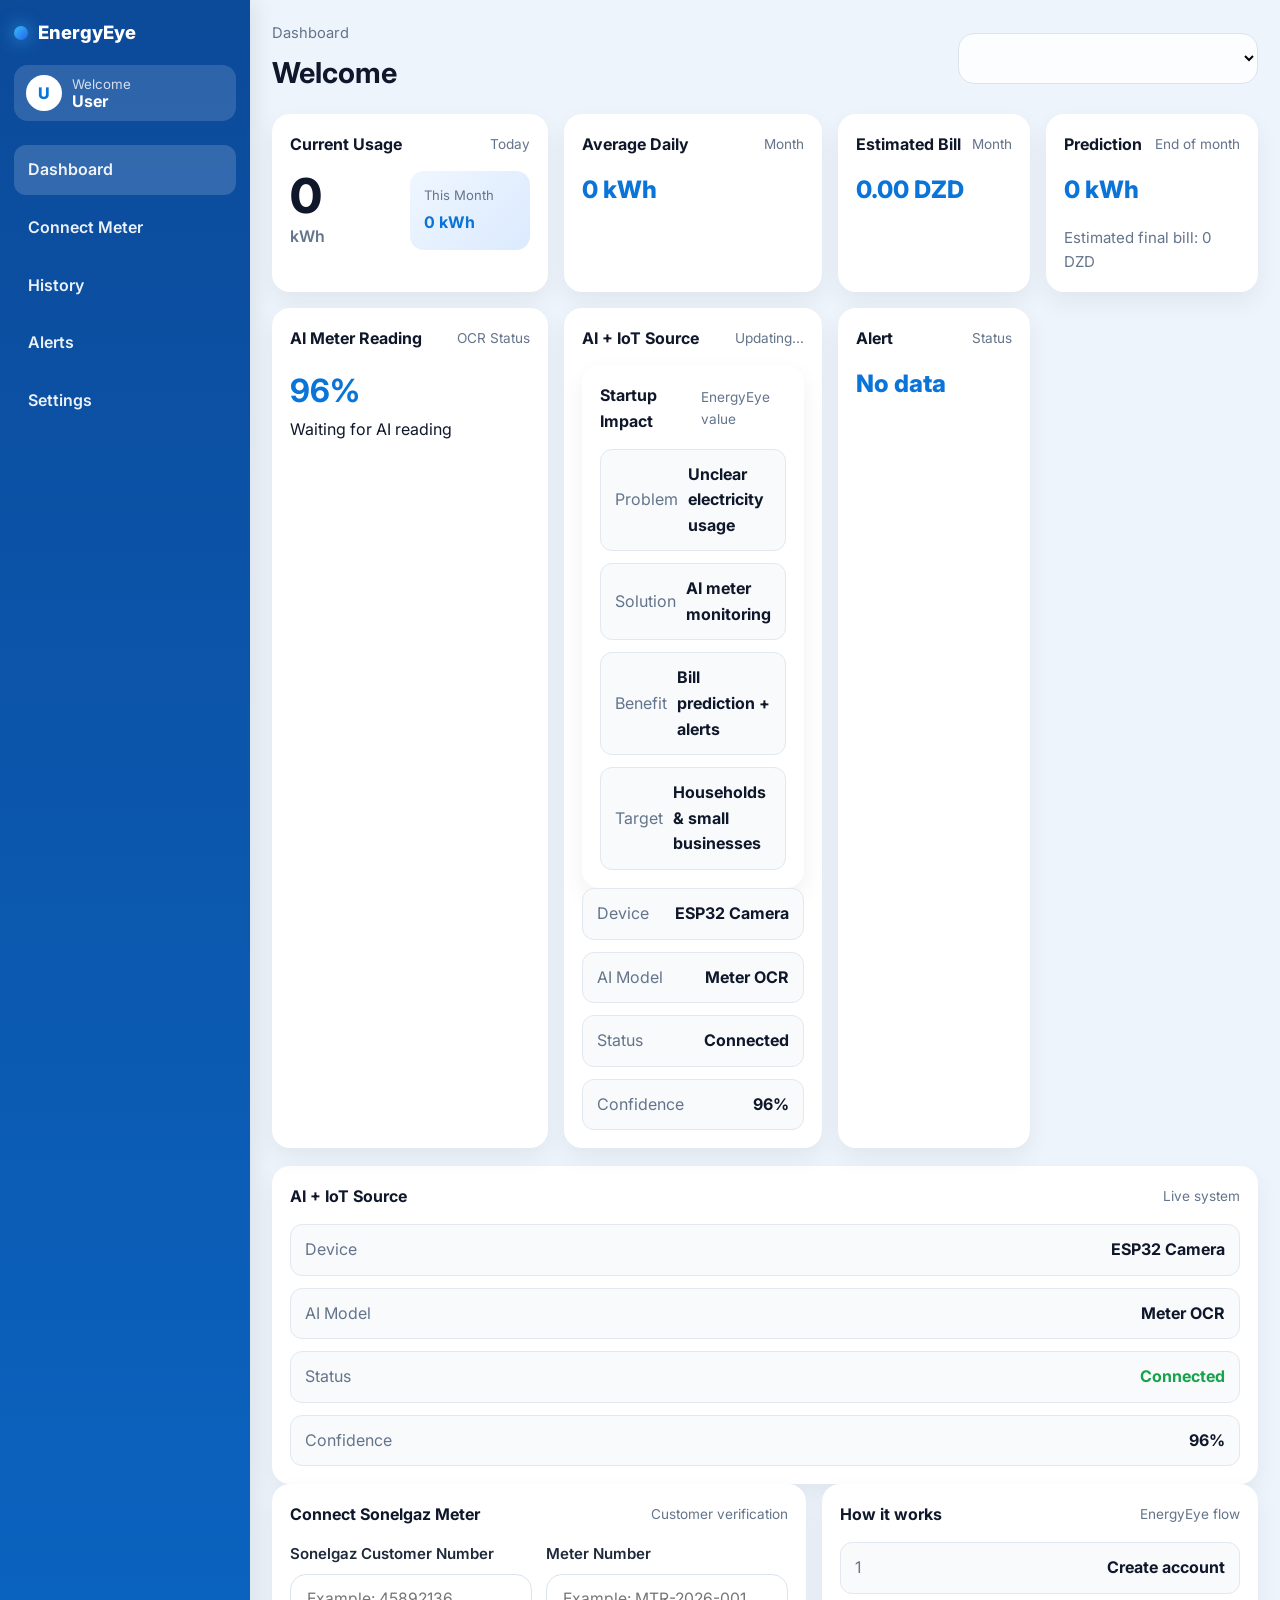
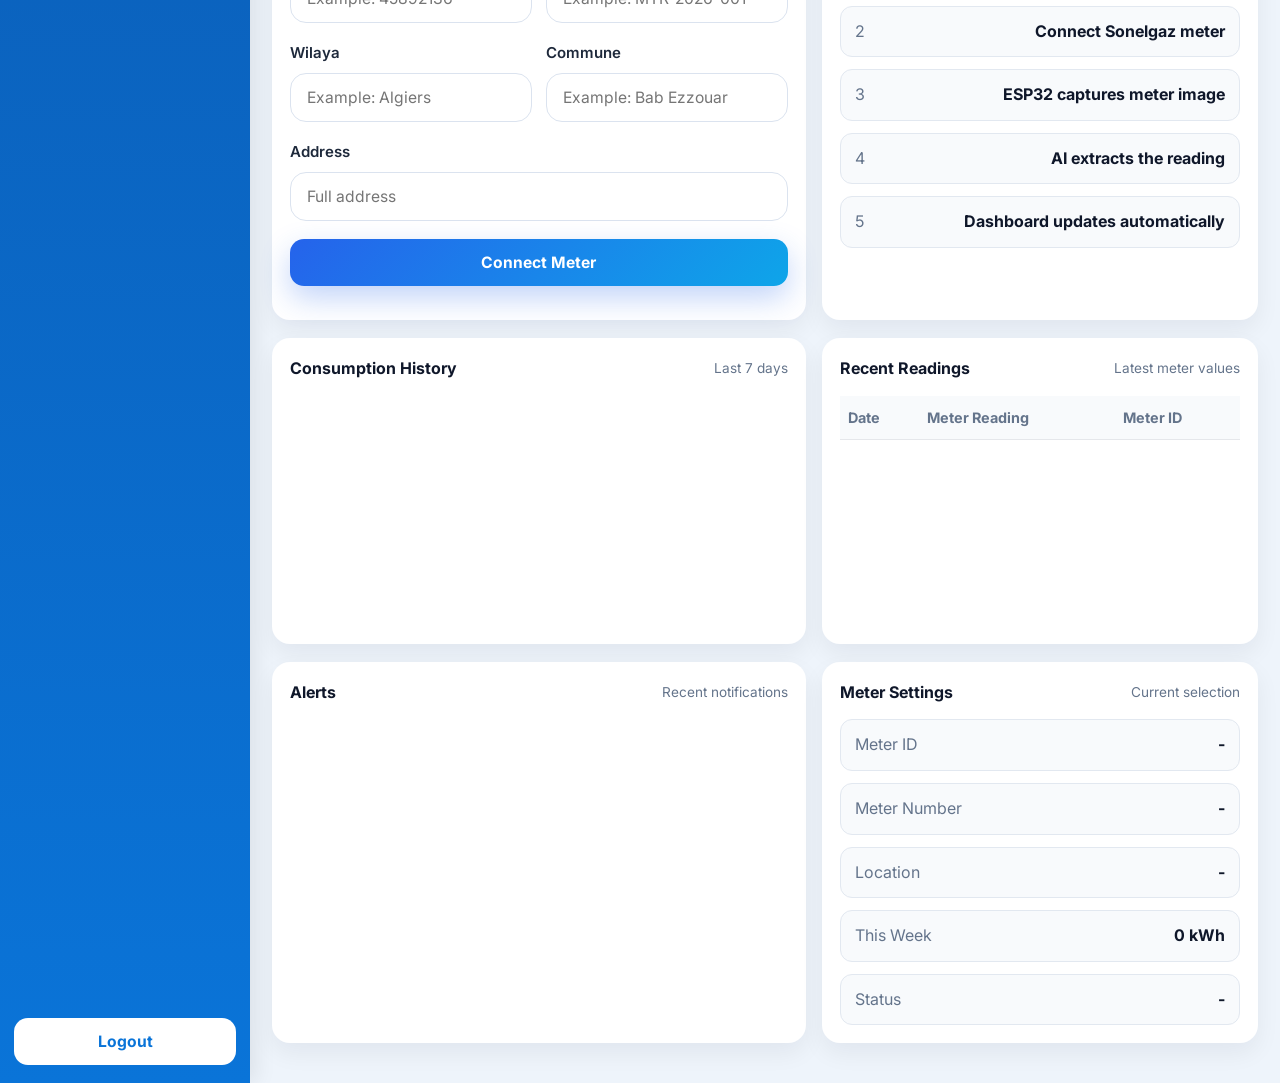
==== dashboard.html @ 3745f2e4 "Update dashboard.html" ====
<!DOCTYPE html>
<html lang="en">
<head>
  <meta charset="UTF-8" />
  <meta name="viewport" content="width=device-width, initial-scale=1.0" />
  <title>EnergyEye Dashboard</title>
  <link rel="preconnect" href="https://fonts.googleapis.com">
  <link rel="preconnect" href="https://fonts.gstatic.com" crossorigin>
  <link href="https://fonts.googleapis.com/css2?family=Inter:wght@400;500;600;700;800&display=swap" rel="stylesheet">
  <link rel="stylesheet" href="styles.css" />
</head>

<body class="dashboard-body">
  <div class="dashboard-layout">
    <aside class="sidebar">
      <div class="sidebar-brand">
        <div class="sidebar-logo">
          <span class="logo-mark"></span>
          <span>EnergyEye</span>
        </div>

        <div class="user-mini">
          <div class="avatar-circle" id="avatarLetter">U</div>
          <div class="user-mini-text">
            <small>Welcome</small>
            <strong id="sidebarUserName">User</strong>
          </div>
        </div>
      </div>

      <nav class="sidebar-nav">
        <a href="#" class="active">Dashboard</a>
        <a href="#connectMeterSection">Connect Meter</a>
        <a href="#historySection">History</a>
        <a href="#alertsSection">Alerts</a>
        <a href="#settingsSection">Settings</a>
      </nav>

      <button class="btn btn-primary full logout-btn" id="logoutBtn">Logout</button>
    </aside>

    <main class="dashboard-main">
      <div class="dashboard-topbar">
        <div>
          <p class="dashboard-label">Dashboard</p>
          <h1 id="welcomeName">Welcome</h1>
        </div>

        <div class="topbar-actions">
          <select id="meterSelect" class="meter-select"></select>
        </div>
      </div>

      <section class="dashboard-grid-top">
        <div class="main-card usage-card">
          <div class="card-head">
            <h3>Current Usage</h3>
            <span>Today</span>
          </div>

          <div class="usage-main">
            <div>
              <div class="usage-value" id="todayConsumption">0</div>
              <div class="usage-unit">kWh</div>
            </div>

            <div class="mini-stat-box">
              <span>This Month</span>
              <strong id="monthConsumptionTop">0 kWh</strong>
            </div>
          </div>
        </div>

        <div class="main-card average-card">
          <div class="card-head">
            <h3>Average Daily</h3>
            <span>Month</span>
          </div>
          <div class="average-value" id="averageDaily">0 kWh</div>
        </div>

        <div class="main-card bill-card">
          <div class="card-head">
            <h3>Estimated Bill</h3>
            <span>Month</span>
          </div>
          <div class="bill-value" id="estimatedBill">0.00 DZD</div>
        </div>

        <div class="main-card prediction-card">
          <div class="card-head">
            <h3>Prediction</h3>
            <span>End of month</span>
          </div>
          <div class="bill-value" id="predictedMonth">0 kWh</div>
          <p class="small-text" id="predictedBill">Estimated final bill: 0 DZD</p>
        </div>

        <div class="main-card ai-card">
          <div class="card-head">
            <h3>AI Meter Reading</h3>
            <span>OCR Status</span>
          </div>
          <div class="ai-status">
            <strong id="aiConfidence">96%</strong>
            <p id="aiStatusText">Waiting for AI reading</p>
          </div>
        </div>
        <div class="main-card">
          <div class="card-head">
          <h3>AI + IoT Source</h3>
         <span id="aiLastUpdate">Updating...</span>
         </div>
         <div class="main-card">
  <div class="card-head">
    <h3>Startup Impact</h3>
    <span>EnergyEye value</span>
  </div>

  <div class="settings-list">
    <div class="setting-row">
      <span>Problem</span>
      <strong>Unclear electricity usage</strong>
    </div>

    <div class="setting-row">
      <span>Solution</span>
      <strong>AI meter monitoring</strong>
    </div>

    <div class="setting-row">
      <span>Benefit</span>
      <strong>Bill prediction + alerts</strong>
    </div>

    <div class="setting-row">
      <span>Target</span>
      <strong>Households & small businesses</strong>
    </div>
  </div>
</div>

  <div class="settings-list">
    <div class="setting-row">
      <span>Device</span>
      <strong>ESP32 Camera</strong>
    </div>

    <div class="setting-row">
      <span>AI Model</span>
      <strong>Meter OCR</strong>
    </div>

    <div class="setting-row">
      <span>Status</span>
      <strong>Connected</strong>
    </div>

    <div class="setting-row">
      <span>Confidence</span>
      <strong>96%</strong>
    </div>
  </div>
</div>

        <div class="main-card alert-summary-card">
          <div class="card-head">
            <h3>Alert</h3>
            <span>Status</span>
          </div>
          <div class="alert-summary" id="statusText">No data</div>
        </div>
      </section>
      <section class="dashboard-grid">
  <div class="main-card">
    <div class="card-head">
      <h3>AI + IoT Source</h3>
      <span>Live system</span>
    </div>

    <div class="settings-list">
      <div class="setting-row">
        <span>Device</span>
        <strong>ESP32 Camera</strong>
      </div>

      <div class="setting-row">
        <span>AI Model</span>
        <strong>Meter OCR</strong>
      </div>

      <div class="setting-row">
        <span>Status</span>
        <strong style="color:#16a34a;">Connected</strong>
      </div>

      <div class="setting-row">
        <span>Confidence</span>
        <strong>96%</strong>
      </div>
    </div>
  </div>
</section>

      <section class="dashboard-content-grid" id="connectMeterSection">
        <div class="panel">
          <div class="panel-header">
            <h3>Connect Sonelgaz Meter</h3>
            <span>Customer verification</span>
          </div>

          <form id="sonelgazMeterForm">
            <div class="two-cols">
              <div class="input-group">
                <label>Sonelgaz Customer Number</label>
                <input type="text" id="customerNumber" placeholder="Example: 45892136" required />
              </div>

              <div class="input-group">
                <label>Meter Number</label>
                <input type="text" id="newMeterNumber" placeholder="Example: MTR-2026-001" required />
              </div>
            </div>

            <div class="two-cols">
              <div class="input-group">
                <label>Wilaya</label>
                <input type="text" id="wilaya" placeholder="Example: Algiers" required />
              </div>

              <div class="input-group">
                <label>Commune</label>
                <input type="text" id="commune" placeholder="Example: Bab Ezzouar" required />
              </div>
            </div>

            <div class="input-group">
              <label>Address</label>
              <input type="text" id="meterAddress" placeholder="Full address" required />
            </div>

            <button type="submit" class="btn btn-primary full">Connect Meter</button>
            <p id="meterFormMessage" class="small-text"></p>
          </form>
        </div>

        <div class="panel">
          <div class="panel-header">
            <h3>How it works</h3>
            <span>EnergyEye flow</span>
          </div>

          <div class="settings-list">
            <div class="setting-row"><span>1</span><strong>Create account</strong></div>
            <div class="setting-row"><span>2</span><strong>Connect Sonelgaz meter</strong></div>
            <div class="setting-row"><span>3</span><strong>ESP32 captures meter image</strong></div>
            <div class="setting-row"><span>4</span><strong>AI extracts the reading</strong></div>
            <div class="setting-row"><span>5</span><strong>Dashboard updates automatically</strong></div>
          </div>
        </div>
      </section>

      <section class="dashboard-content-grid" id="historySection">
        <div class="panel history-panel">
          <div class="panel-header">
            <h3>Consumption History</h3>
            <span>Last 7 days</span>
          </div>
          <div class="bars" id="weeklyBars"></div>
        </div>

        <div class="panel history-table-panel">
          <div class="panel-header">
            <h3>Recent Readings</h3>
            <span>Latest meter values</span>
          </div>

          <div class="table-wrap">
            <table class="history-table">
              <thead>
                <tr>
                  <th>Date</th>
                  <th>Meter Reading</th>
                  <th>Meter ID</th>
                </tr>
              </thead>
              <tbody id="readingsTableBody"></tbody>
            </table>
          </div>
        </div>
      </section>

      <section class="dashboard-content-grid" id="alertsSection">
        <div class="panel alerts-panel">
          <div class="panel-header">
            <h3>Alerts</h3>
            <span>Recent notifications</span>
          </div>
          <div class="alerts-list" id="alertsList"></div>
        </div>

        <div class="panel settings-panel" id="settingsSection">
          <div class="panel-header">
            <h3>Meter Settings</h3>
            <span>Current selection</span>
          </div>

          <div class="settings-list">
            <div class="setting-row">
              <span>Meter ID</span>
              <strong id="meterIdText">-</strong>
            </div>

            <div class="setting-row">
              <span>Meter Number</span>
              <strong id="meterNumberText">-</strong>
            </div>

            <div class="setting-row">
              <span>Location</span>
              <strong id="meterLocationText">-</strong>
            </div>

            <div class="setting-row">
              <span>This Week</span>
              <strong id="weekConsumption">0 kWh</strong>
            </div>

            <div class="setting-row">
              <span>Status</span>
              <strong id="statusTextSecondary">-</strong>
            </div>
          </div>
        </div>
      </section>
    </main>
  </div>

  <script src="script.js"></script>
</body>
</html>
---- styles.css ----
* {
  margin: 0;
  padding: 0;
  box-sizing: border-box;
}

html {
  scroll-behavior: smooth;
}

body {
  font-family: "Inter", sans-serif;
  background: #f5f7fb;
  color: #0f172a;
  line-height: 1.6;
}

a {
  text-decoration: none;
}

img {
  max-width: 100%;
  display: block;
}

.container {
  width: min(1120px, 92%);
  margin: 0 auto;
}

.section {
  padding: 100px 0;
}

.section-heading {
  max-width: 760px;
  margin-bottom: 48px;
}

.section-heading.center {
  margin-left: auto;
  margin-right: auto;
  text-align: center;
}

.section-heading h2 {
  font-size: clamp(2rem, 4vw, 3rem);
  line-height: 1.15;
  margin-bottom: 16px;
}

.section-heading p {
  font-size: 1.05rem;
  color: #475569;
}

.section-heading.light h2,
.section-heading.light p {
  color: #fff;
}

.eyebrow {
  display: inline-block;
  margin-bottom: 14px;
  font-size: 0.9rem;
  font-weight: 700;
  letter-spacing: 0.08em;
  text-transform: uppercase;
  color: #2563eb;
}

.hero {
  position: relative;
  min-height: 100vh;
  background:
    linear-gradient(120deg, rgba(3, 7, 18, 0.76), rgba(15, 23, 42, 0.45)),
    url("sonalgaz/hero.jpg") center/cover no-repeat;
  display: flex;
  align-items: center;
  overflow: hidden;
}

.hero-overlay {
  position: absolute;
  inset: 0;
  background:
    radial-gradient(circle at top right, rgba(59, 130, 246, 0.28), transparent 28%),
    radial-gradient(circle at left center, rgba(14, 165, 233, 0.22), transparent 22%);
  pointer-events: none;
}

.navbar {
  position: relative;
  z-index: 2;
  display: flex;
  align-items: center;
  justify-content: space-between;
  padding: 24px 0;
  margin-bottom: 80px;
}

.logo {
  display: flex;
  align-items: center;
  gap: 12px;
  color: #fff;
  font-size: 1.2rem;
  font-weight: 800;
}

.logo-mark {
  width: 14px;
  height: 14px;
  border-radius: 50%;
  background: linear-gradient(135deg, #38bdf8, #2563eb);
  box-shadow: 0 0 18px rgba(56, 189, 248, 0.8);
}

.nav-links {
  list-style: none;
  display: flex;
  align-items: center;
  gap: 14px;
}

.nav-links a {
  color: #fff;
  font-weight: 500;
  padding: 10px 16px;
  border-radius: 999px;
  transition: 0.25s ease;
}

.nav-links a:hover {
  background: rgba(255, 255, 255, 0.12);
}

.nav-links .nav-btn {
  background: rgba(255, 255, 255, 0.14);
  border: 1px solid rgba(255, 255, 255, 0.16);
  backdrop-filter: blur(8px);
}

.hero-content {
  position: relative;
  z-index: 2;
  max-width: 720px;
  padding: 20px 0 100px;
  color: #fff;
}

.hero-badge {
  display: inline-block;
  margin-bottom: 18px;
  padding: 10px 16px;
  border-radius: 999px;
  font-size: 0.92rem;
  font-weight: 600;
  color: #fff;
  background: rgba(255, 255, 255, 0.14);
  border: 1px solid rgba(255, 255, 255, 0.18);
  backdrop-filter: blur(10px);
}

.hero-content h1 {
  font-size: clamp(2.7rem, 6vw, 5rem);
  line-height: 1;
  margin-bottom: 20px;
  letter-spacing: -0.04em;
}

.hero-content p {
  max-width: 620px;
  font-size: 1.08rem;
  color: rgba(255, 255, 255, 0.86);
  margin-bottom: 30px;
}

.hero-actions {
  display: flex;
  flex-wrap: wrap;
  gap: 14px;
}

.btn {
  display: inline-flex;
  align-items: center;
  justify-content: center;
  border: none;
  border-radius: 14px;
  padding: 14px 22px;
  font-family: inherit;
  font-size: 0.98rem;
  font-weight: 700;
  cursor: pointer;
  transition: transform 0.2s ease, box-shadow 0.25s ease, background 0.25s ease;
}

.btn:hover {
  transform: translateY(-2px);
}

.btn-primary {
  color: #fff;
  background: linear-gradient(135deg, #2563eb, #0ea5e9);
  box-shadow: 0 12px 30px rgba(37, 99, 235, 0.28);
}

.btn-secondary {
  color: #fff;
  background: rgba(255, 255, 255, 0.12);
  border: 1px solid rgba(255, 255, 255, 0.18);
  backdrop-filter: blur(10px);
}

.btn.full {
  width: 100%;
}

.about-grid {
  display: grid;
  grid-template-columns: repeat(3, 1fr);
  gap: 22px;
}

.glass-card {
  background: rgba(255, 255, 255, 0.74);
  border: 1px solid rgba(255, 255, 255, 0.75);
  backdrop-filter: blur(12px);
  box-shadow: 0 20px 40px rgba(15, 23, 42, 0.08);
}

.about-card {
  padding: 28px;
  border-radius: 24px;
}

.about-card h3 {
  font-size: 1.2rem;
  margin-bottom: 12px;
}

.about-card p {
  color: #475569;
}

.section-dark {
  background: linear-gradient(135deg, #0f172a, #1e293b);
}

.feature-grid {
  display: grid;
  grid-template-columns: repeat(4, 1fr);
  gap: 22px;
}

.feature-card {
  background: rgba(255, 255, 255, 0.06);
  border: 1px solid rgba(255, 255, 255, 0.08);
  border-radius: 24px;
  padding: 28px 24px;
  color: #fff;
  transition: 0.25s ease;
}

.feature-card:hover {
  transform: translateY(-4px);
  background: rgba(255, 255, 255, 0.09);
}

.feature-icon {
  width: 54px;
  height: 54px;
  border-radius: 16px;
  display: grid;
  place-items: center;
  margin-bottom: 18px;
  background: linear-gradient(135deg, #2563eb, #0ea5e9);
  font-size: 1.4rem;
}

.feature-card h3 {
  margin-bottom: 10px;
  font-size: 1.1rem;
}

.feature-card p {
  color: rgba(255, 255, 255, 0.78);
  font-size: 0.96rem;
}

.signin-section {
  background:
    linear-gradient(90deg, rgba(248, 250, 252, 0.95), rgba(248, 250, 252, 0.76)),
    url("sonalgaz/signin-bg.jpg") center/cover no-repeat;
}

.signin-wrap {
  display: grid;
  grid-template-columns: 1fr 420px;
  gap: 46px;
  align-items: center;
}

.signin-info h2 {
  font-size: clamp(2rem, 4vw, 3.2rem);
  line-height: 1.1;
  margin-bottom: 16px;
}

.signin-info p {
  max-width: 560px;
  color: #475569;
  font-size: 1.05rem;
}

.signin-card {
  background: rgba(255, 255, 255, 0.82);
  border: 1px solid rgba(255, 255, 255, 0.78);
  backdrop-filter: blur(16px);
  border-radius: 28px;
  padding: 30px;
  box-shadow: 0 24px 50px rgba(15, 23, 42, 0.12);
}

.signin-card h3 {
  font-size: 1.8rem;
  margin-bottom: 8px;
}

.card-subtitle {
  margin-bottom: 22px;
  color: #64748b;
}

.input-group {
  margin-bottom: 18px;
}

.input-group label {
  display: block;
  margin-bottom: 8px;
  font-size: 0.94rem;
  font-weight: 600;
  color: #1e293b;
}

.input-group input,
.input-group textarea,
.meter-select {
  width: 100%;
  border: 1px solid #dbe3ef;
  background: rgba(255, 255, 255, 0.82);
  padding: 14px 16px;
  border-radius: 16px;
  font-size: 0.98rem;
  outline: none;
  transition: border-color 0.2s ease, box-shadow 0.2s ease;
  font-family: inherit;
}

.input-group input:focus,
.input-group textarea:focus,
.meter-select:focus {
  border-color: #60a5fa;
  box-shadow: 0 0 0 4px rgba(96, 165, 250, 0.15);
}

.signin-row {
  display: flex;
  justify-content: flex-end;
  margin-bottom: 18px;
}

.signin-row a,
.small-text a {
  color: #2563eb;
  font-weight: 600;
}

.small-text {
  margin-top: 16px;
  text-align: center;
  color: #64748b;
  font-size: 0.94rem;
}

.error-text {
  color: #dc2626;
}

.contact-section {
  background: linear-gradient(180deg, #f8fbff, #edf4fb);
}

.contact-shell {
  display: grid;
  grid-template-columns: 1fr 1.1fr;
  gap: 28px;
  padding: 28px;
  border-radius: 32px;
  background:
    linear-gradient(rgba(255, 255, 255, 0.82), rgba(255, 255, 255, 0.82)),
    url("sonalgaz/contact-bg.jpg") center/cover no-repeat;
  box-shadow: 0 24px 60px rgba(15, 23, 42, 0.08);
  overflow: hidden;
}

.contact-left {
  padding: 18px;
}

.contact-left h2 {
  font-size: clamp(2rem, 4vw, 3rem);
  line-height: 1.1;
  margin-bottom: 16px;
}

.contact-left p {
  color: #475569;
  max-width: 460px;
  margin-bottom: 26px;
}

.contact-list {
  display: grid;
  gap: 14px;
}

.contact-item {
  display: flex;
  flex-direction: column;
  gap: 3px;
  padding: 16px 18px;
  background: rgba(255, 255, 255, 0.72);
  border-radius: 18px;
  border: 1px solid rgba(255, 255, 255, 0.8);
  width: fit-content;
  min-width: 260px;
}

.contact-label {
  font-size: 0.84rem;
  font-weight: 700;
  text-transform: uppercase;
  letter-spacing: 0.06em;
  color: #2563eb;
}

.contact-card {
  background: rgba(255, 255, 255, 0.84);
  border: 1px solid rgba(255, 255, 255, 0.78);
  backdrop-filter: blur(16px);
  border-radius: 26px;
  padding: 26px;
  box-shadow: 0 18px 40px rgba(15, 23, 42, 0.08);
}

.two-cols {
  display: grid;
  grid-template-columns: 1fr 1fr;
  gap: 14px;
}

/* DASHBOARD */
.dashboard-body {
  background: #eef4fb;
}

.dashboard-layout {
  min-height: 100vh;
  display: grid;
  grid-template-columns: 250px 1fr;
}

.sidebar {
  background: linear-gradient(180deg, #0c4a9a, #0a74d8);
  color: white;
  padding: 18px 14px;
  display: flex;
  flex-direction: column;
  gap: 24px;
  box-shadow: 6px 0 20px rgba(0, 0, 0, 0.08);
}

.sidebar-brand {
  display: grid;
  gap: 18px;
}

.sidebar-logo {
  display: flex;
  align-items: center;
  gap: 10px;
  font-size: 1.15rem;
  font-weight: 800;
}

.user-mini {
  display: flex;
  align-items: center;
  gap: 10px;
  background: rgba(255,255,255,0.14);
  padding: 10px 12px;
  border-radius: 14px;
}

.avatar-circle {
  width: 36px;
  height: 36px;
  border-radius: 50%;
  background: white;
  color: #0a74d8;
  display: grid;
  place-items: center;
  font-weight: 800;
}

.user-mini-text {
  display: flex;
  flex-direction: column;
  line-height: 1.2;
}

.user-mini-text small {
  opacity: 0.8;
}

.sidebar-nav {
  display: flex;
  flex-direction: column;
  gap: 8px;
}

.sidebar-nav a {
  color: rgba(255,255,255,0.92);
  padding: 12px 14px;
  border-radius: 12px;
  font-weight: 600;
  transition: 0.2s ease;
}

.sidebar-nav a.active,
.sidebar-nav a:hover {
  background: rgba(255,255,255,0.16);
}

.logout-btn {
  margin-top: auto;
  background: white;
  color: #0a74d8;
  box-shadow: none;
}

.dashboard-main {
  padding: 22px;
}

.dashboard-topbar {
  display: flex;
  justify-content: space-between;
  align-items: center;
  gap: 16px;
  margin-bottom: 18px;
}

.dashboard-label {
  color: #64748b;
  font-size: 0.92rem;
  margin-bottom: 4px;
}

.dashboard-topbar h1 {
  font-size: 1.8rem;
}

.topbar-actions {
  min-width: 300px;
}

.dashboard-grid-top {
  display: grid;
  grid-template-columns: 1.3fr 0.9fr 0.9fr 1fr;
  gap: 16px;
  margin-bottom: 18px;
}

.main-card,
.panel {
  background: white;
  border-radius: 18px;
  box-shadow: 0 10px 24px rgba(15, 23, 42, 0.06);
  padding: 18px;
}

.card-head,
.panel-header {
  display: flex;
  justify-content: space-between;
  align-items: center;
  gap: 10px;
  margin-bottom: 14px;
}

.card-head h3,
.panel-header h3 {
  font-size: 1rem;
}

.card-head span,
.panel-header span {
  color: #64748b;
  font-size: 0.85rem;
}

.usage-main {
  display: flex;
  justify-content: space-between;
  align-items: center;
  gap: 12px;
}

.usage-value {
  font-size: 3rem;
  font-weight: 800;
  line-height: 1;
  color: #0f172a;
}

.usage-unit {
  color: #64748b;
  font-weight: 600;
  margin-top: 4px;
}

.mini-stat-box {
  background: linear-gradient(135deg, #eff6ff, #dbeafe);
  padding: 14px;
  border-radius: 14px;
  min-width: 120px;
}

.mini-stat-box span {
  display: block;
  color: #64748b;
  font-size: 0.82rem;
  margin-bottom: 4px;
}

.mini-stat-box strong {
  color: #0a74d8;
}

.average-value,
.bill-value,
.alert-summary {
  font-size: 1.5rem;
  font-weight: 800;
  color: #0a74d8;
}

.dashboard-content-grid {
  display: grid;
  grid-template-columns: 1.1fr 0.9fr;
  gap: 16px;
  margin-bottom: 18px;
}

.bars {
  min-height: 230px;
  display: flex;
  align-items: flex-end;
  gap: 10px;
  overflow-x: auto;
  padding-top: 12px;
}

.bar-item {
  min-width: 62px;
  flex: 1;
  text-align: center;
}

.bar-value {
  display: block;
  font-size: 0.74rem;
  color: #475569;
  margin-bottom: 8px;
}

.bar {
  width: 100%;
  min-height: 10px;
  border-radius: 12px 12px 4px 4px;
  background: linear-gradient(180deg, #60a5fa, #2563eb);
}

.bar-item p {
  font-size: 0.72rem;
  color: #64748b;
  margin-top: 8px;
}

.table-wrap {
  overflow-x: auto;
}

.history-table {
  width: 100%;
  border-collapse: collapse;
}

.history-table th,
.history-table td {
  text-align: left;
  padding: 10px 8px;
  border-bottom: 1px solid #e5e7eb;
  font-size: 0.9rem;
}

.history-table th {
  color: #64748b;
  font-weight: 700;
  background: #f8fafc;
}

.alerts-list {
  display: grid;
  gap: 12px;
}

.alert-card {
  padding: 14px;
  border-radius: 14px;
  background: #f8fafc;
  border: 1px solid #e2e8f0;
}

.alert-card-top {
  display: flex;
  justify-content: space-between;
  gap: 10px;
  margin-bottom: 8px;
}

.alert-card-top span {
  font-size: 0.8rem;
  font-weight: 700;
  color: #0a74d8;
}

.alert-card p {
  color: #475569;
  font-size: 0.92rem;
}

.settings-list {
  display: grid;
  gap: 12px;
}

.setting-row {
  display: flex;
  justify-content: space-between;
  align-items: center;
  gap: 10px;
  padding: 12px 14px;
  border-radius: 12px;
  background: #f8fafc;
  border: 1px solid #e2e8f0;
}

.setting-row span {
  color: #64748b;
}

.empty-state {
  color: #64748b;
  font-size: 0.95rem;
}

@media (max-width: 1200px) {
  .dashboard-grid-top {
    grid-template-columns: repeat(2, 1fr);
  }

  .dashboard-content-grid,
  .about-grid,
  .feature-grid,
  .signin-wrap,
  .contact-shell,
  .two-cols {
    grid-template-columns: 1fr;
  }
}

@media (max-width: 900px) {
  .navbar {
    flex-direction: column;
    gap: 18px;
  }

  .nav-links {
    flex-wrap: wrap;
    justify-content: center;
  }

  .dashboard-layout {
    grid-template-columns: 1fr;
  }

  .dashboard-topbar {
    flex-direction: column;
    align-items: flex-start;
  }

  .topbar-actions {
    width: 100%;
    min-width: 0;
  }

  .dashboard-grid-top {
    grid-template-columns: 1fr;
  }
}

@media (max-width: 640px) {
  .section {
    padding: 72px 0;
  }

  .hero-content h1 {
    font-size: 2.6rem;
  }

  .hero-actions {
    flex-direction: column;
  }

  .btn {
    width: 100%;
  }

  .signin-card,
  .contact-card,
  .contact-shell {
    border-radius: 22px;
  }

  .contact-item {
    min-width: unset;
    width: 100%;
  }

  .usage-value {
    font-size: 2.2rem;
  }
}
.register-card {
  margin-top: 24px;
}

.demo-btn {
  margin-top: 12px;
}

.success-text {
  color: #16a34a;
}

.ai-status strong {
  display: block;
  font-size: 2rem;
  color: #0a74d8;
}

.prediction-card .small-text {
  text-align: left;
}
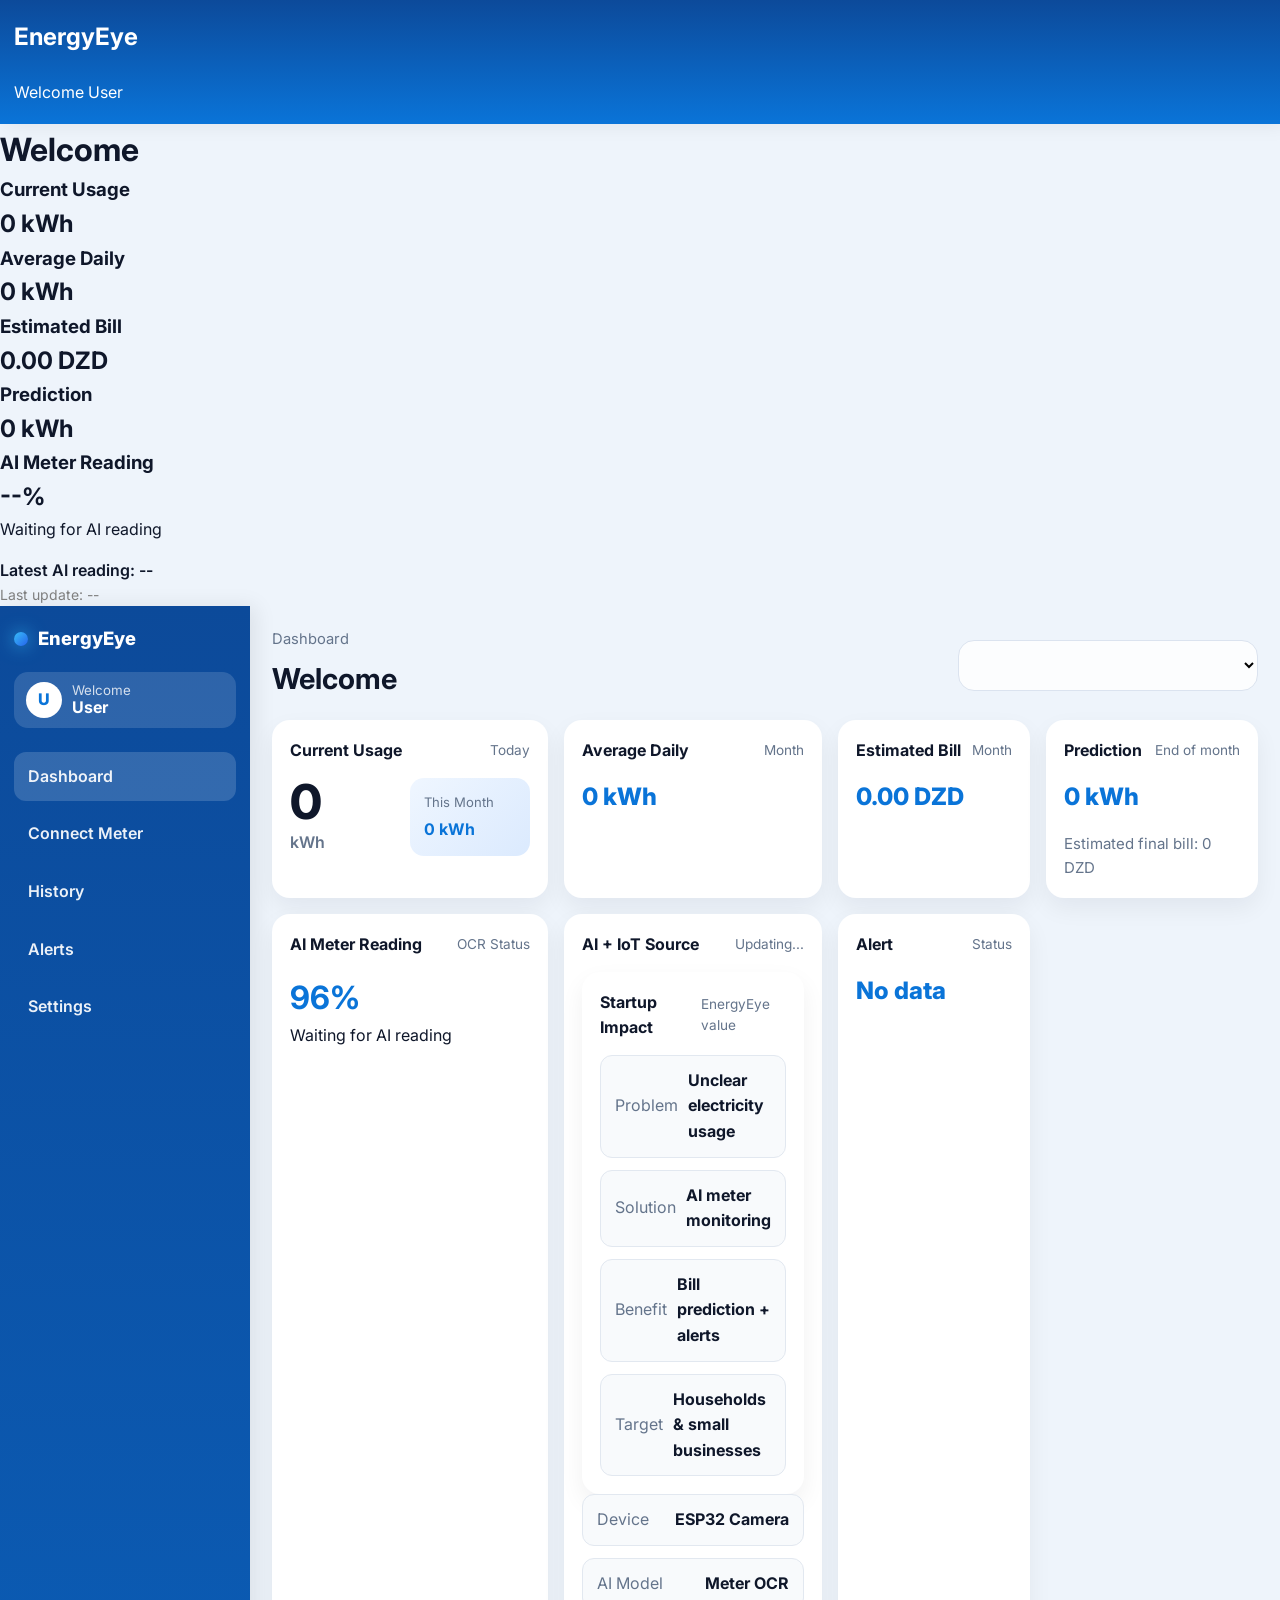
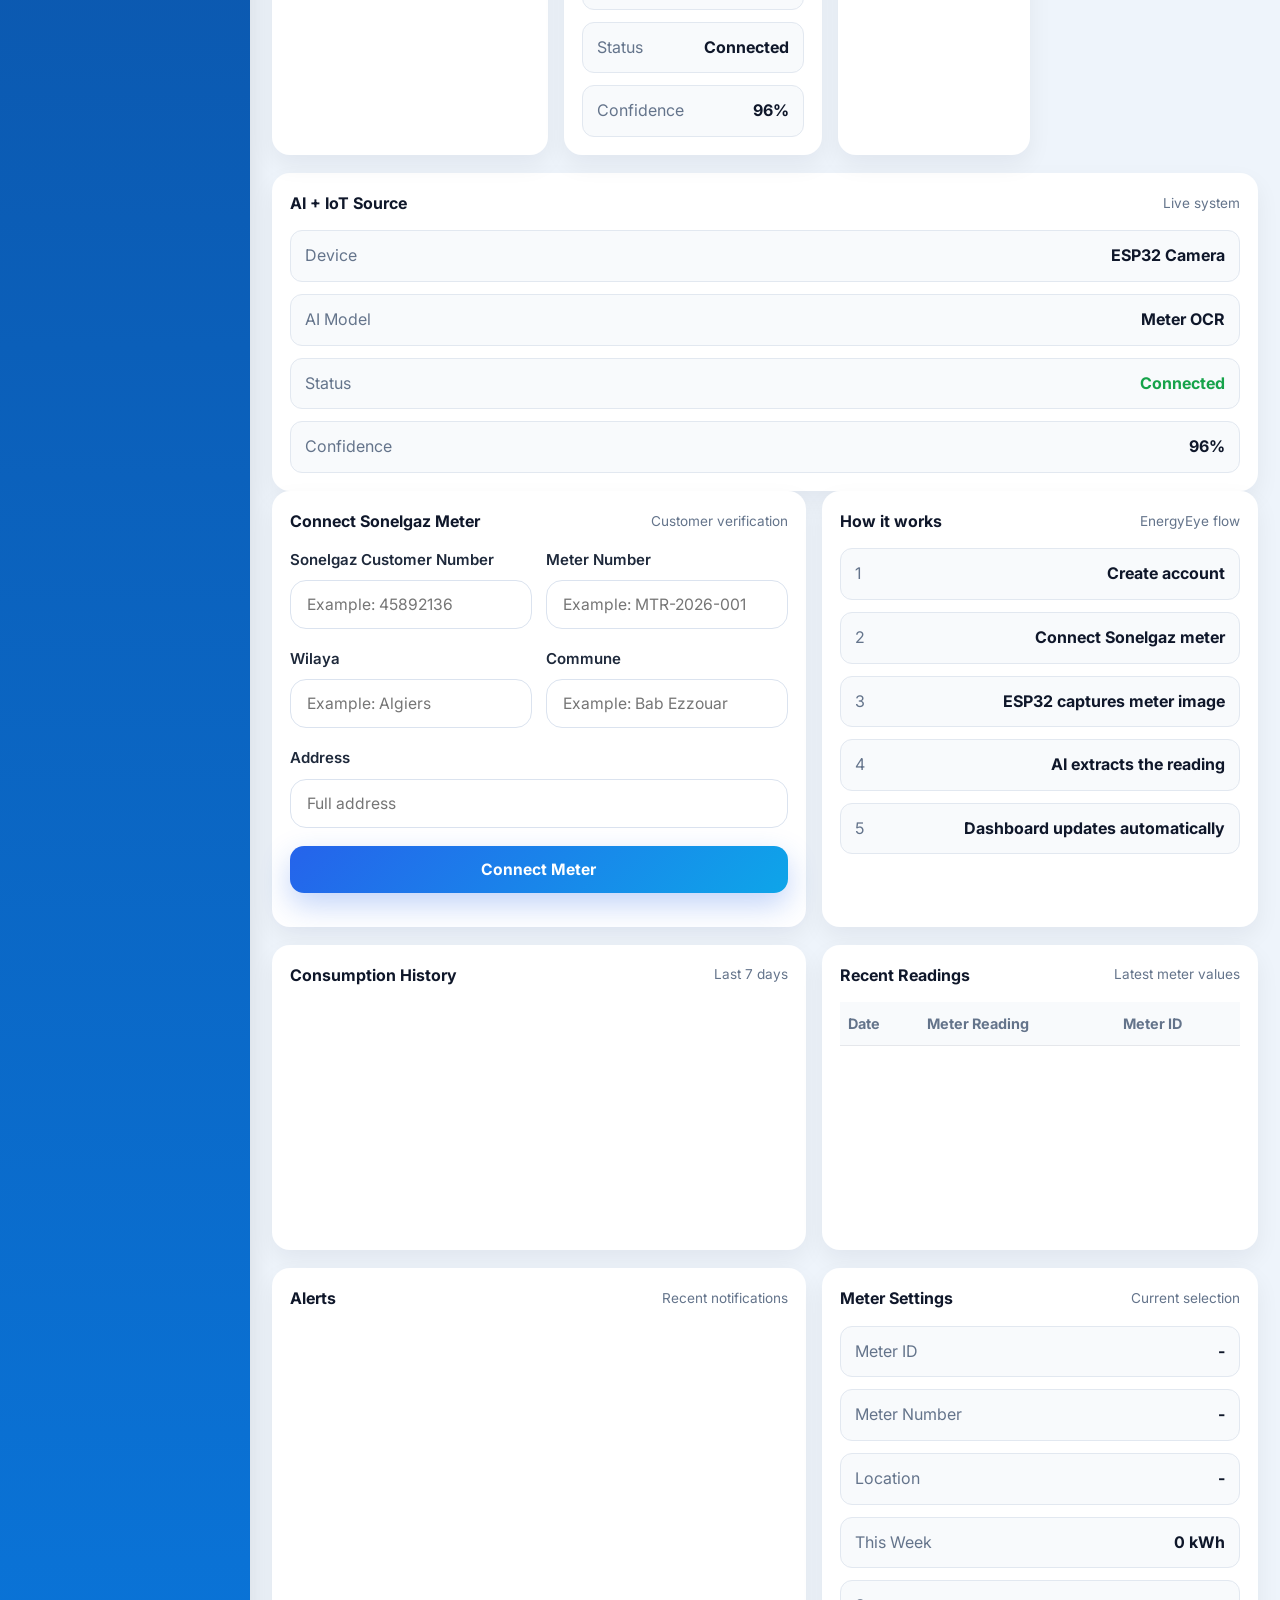
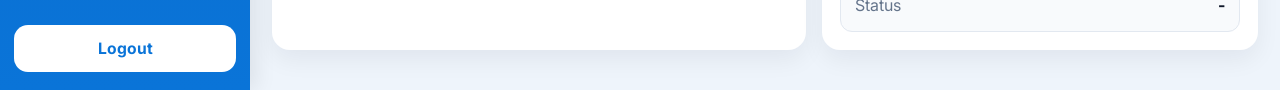
==== commit 06302852: "Update dashboard.html" ====
--- a/dashboard.html
+++ b/dashboard.html
@@ -1,4 +1,74 @@
 <!DOCTYPE html>
+<html lang="en">
+<head>
+  <meta charset="UTF-8" />
+  <meta name="viewport" content="width=device-width, initial-scale=1.0" />
+  <title>EnergyEye Dashboard</title>
+  <link rel="stylesheet" href="styles.css" />
+</head>
+<body>
+
+<div class="dashboard">
+
+  <!-- SIDEBAR -->
+  <aside class="sidebar">
+    <h2>EnergyEye</h2>
+    <p>Welcome User</p>
+  </aside>
+
+  <!-- MAIN -->
+  <main class="main">
+
+    <h1>Welcome</h1>
+
+    <!-- TOP CARDS -->
+    <div class="cards">
+
+      <div class="card">
+        <h3>Current Usage</h3>
+        <h2>0 kWh</h2>
+      </div>
+
+      <div class="card">
+        <h3>Average Daily</h3>
+        <h2>0 kWh</h2>
+      </div>
+
+      <div class="card">
+        <h3>Estimated Bill</h3>
+        <h2>0.00 DZD</h2>
+      </div>
+
+      <div class="card">
+        <h3>Prediction</h3>
+        <h2>0 kWh</h2>
+      </div>
+
+    </div>
+
+    <!-- AI CARD -->
+    <div class="card">
+      <h3>AI Meter Reading</h3>
+
+      <h2 id="aiConfidence">--%</h2>
+      <p id="aiStatusText">Waiting for AI reading</p>
+
+      <p style="margin-top: 16px; font-weight: 600;">
+        Latest AI reading: <span id="aiReading">--</span>
+      </p>
+
+      <p id="aiLastUpdate" style="font-size: 14px; color: gray;">
+        Last update: --
+      </p>
+    </div>
+
+  </main>
+
+</div>
+
+<script src="script.js"></script>
+</body>
+</html><!DOCTYPE html>
 <html lang="en">
 <head>
   <meta charset="UTF-8" />
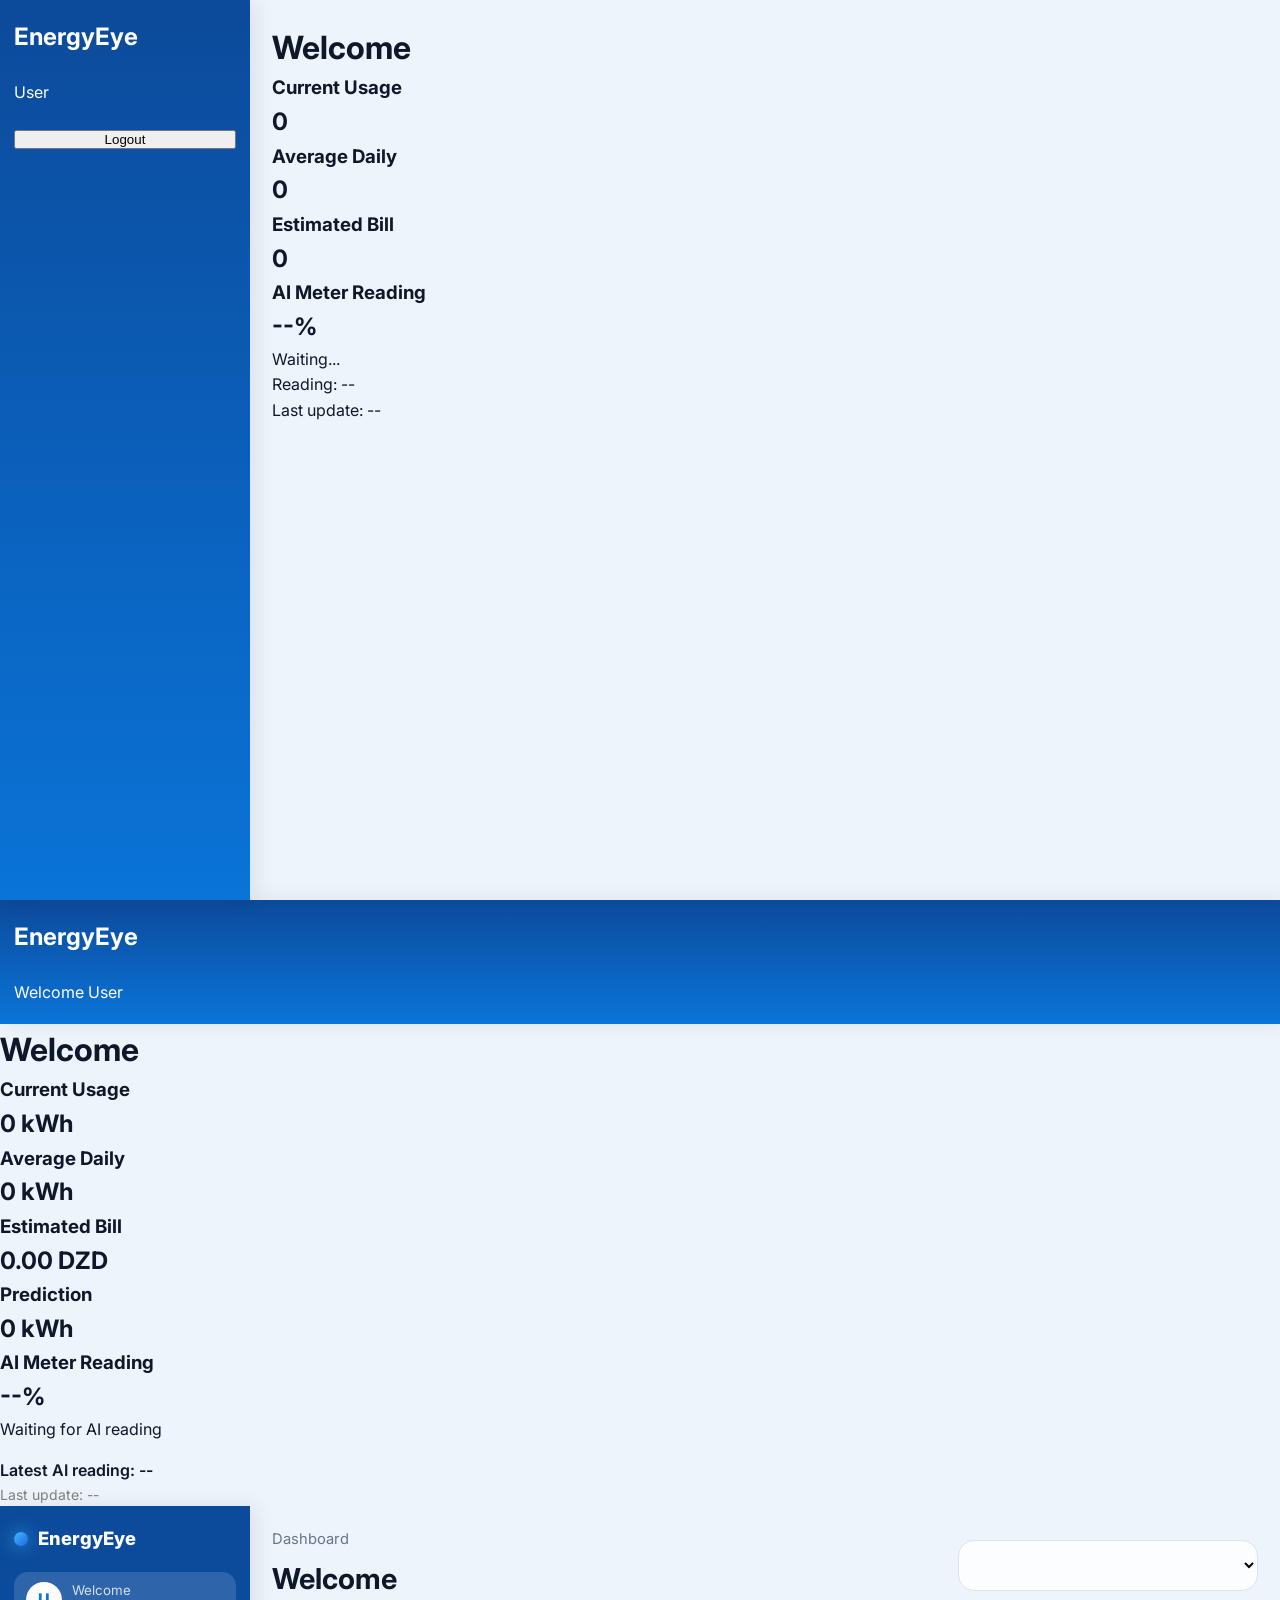
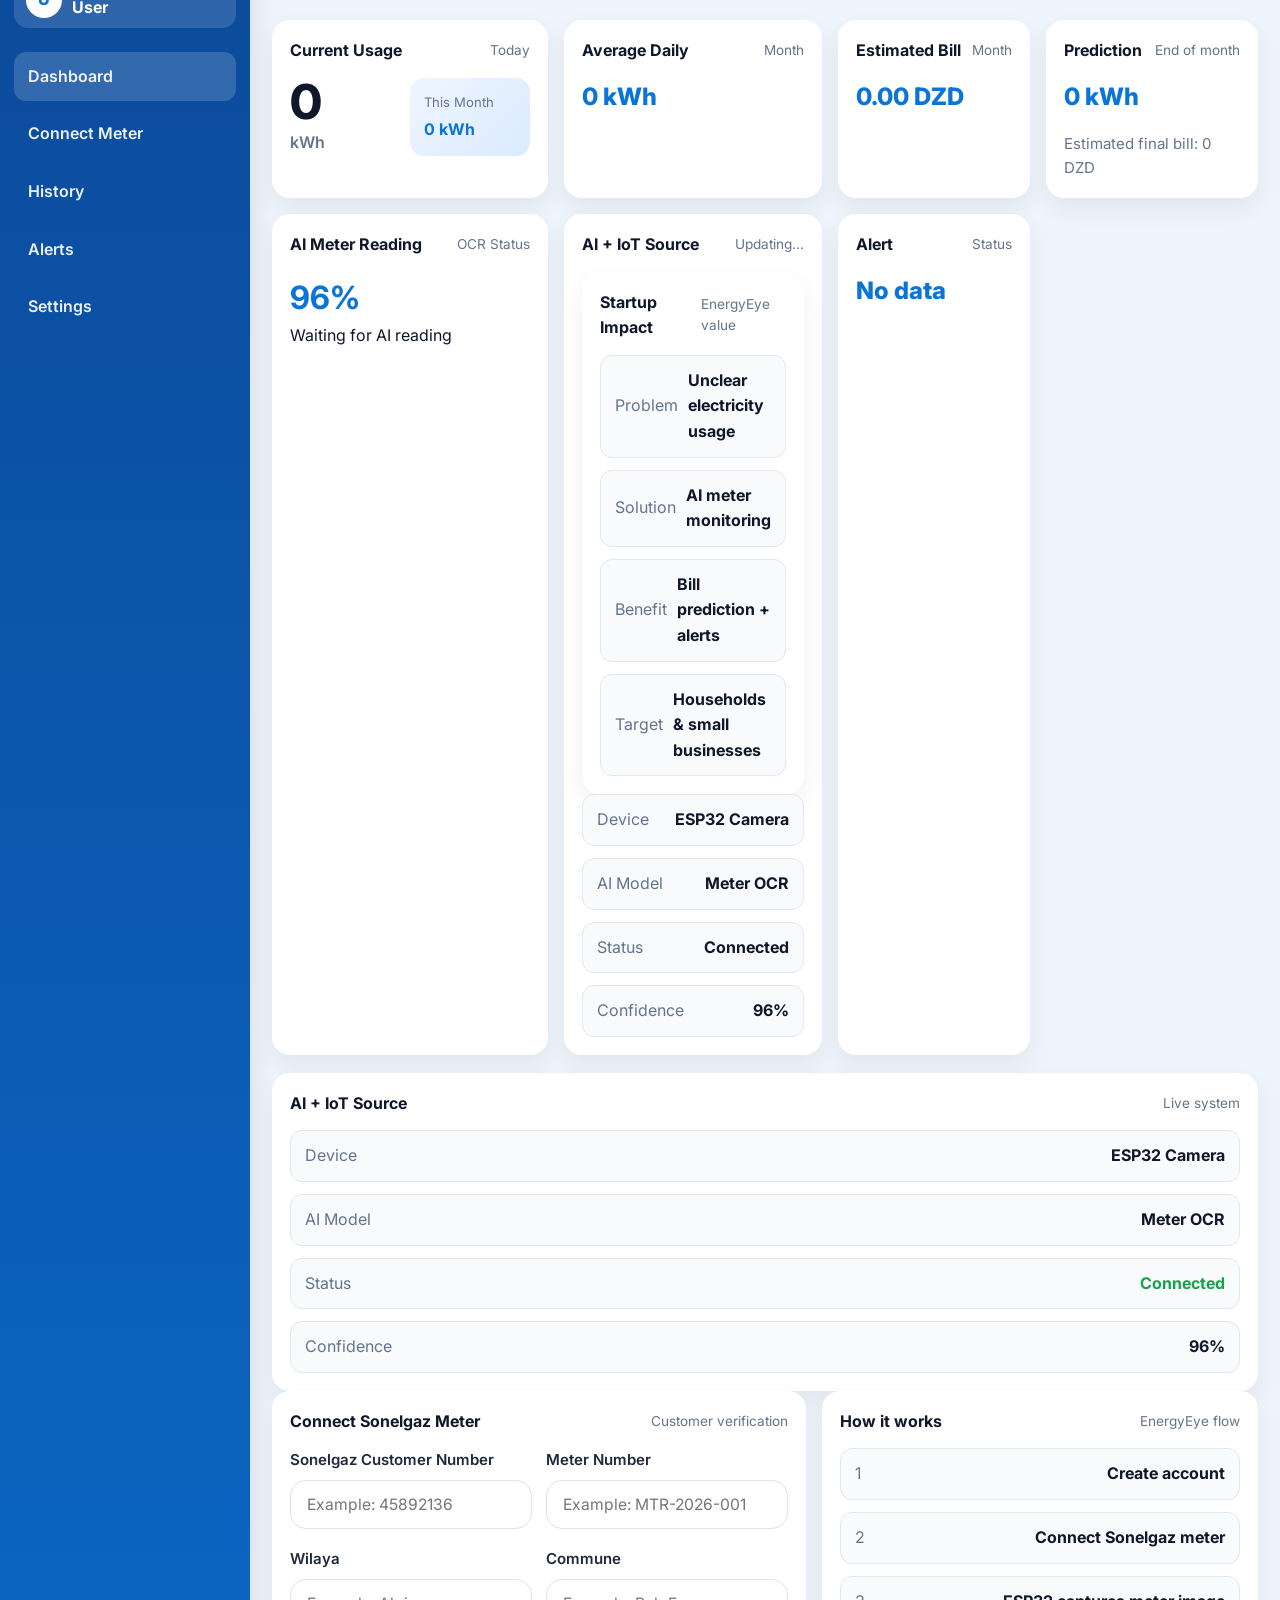
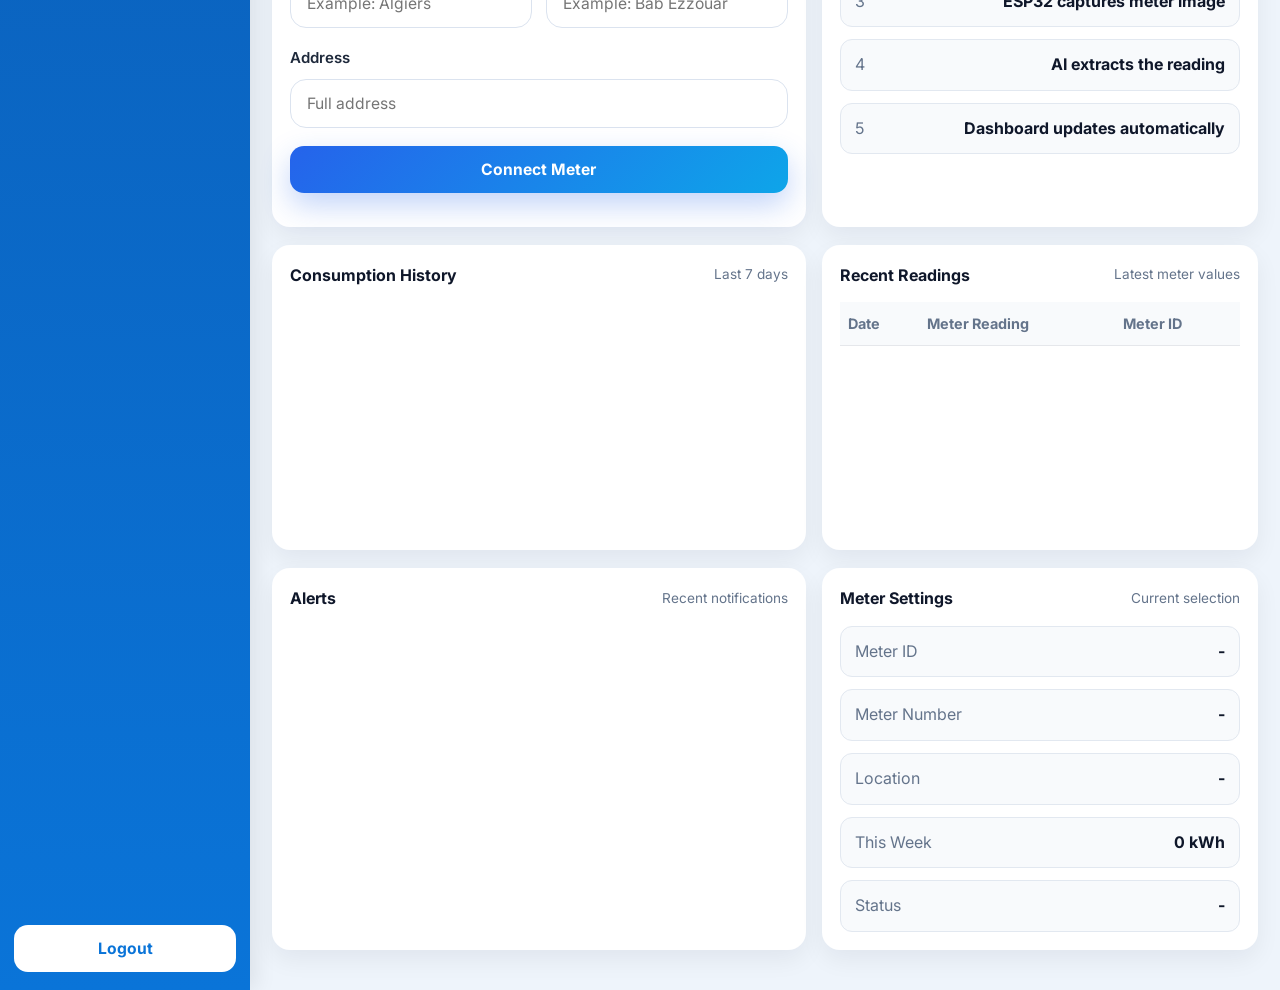
==== commit a896705a: "Update dashboard.html" ====
--- a/dashboard.html
+++ b/dashboard.html
@@ -1,4 +1,58 @@
 <!DOCTYPE html>
+<html lang="en">
+<head>
+  <meta charset="UTF-8" />
+  <meta name="viewport" content="width=device-width, initial-scale=1.0" />
+  <title>EnergyEye Dashboard</title>
+  <link rel="stylesheet" href="styles.css" />
+</head>
+
+<body class="dashboard-body">
+
+<div class="dashboard-layout">
+
+  <aside class="sidebar">
+    <h2>EnergyEye</h2>
+    <p id="sidebarUserName">User</p>
+    <button id="logoutBtn">Logout</button>
+  </aside>
+
+  <main class="dashboard-main">
+
+    <h1 id="welcomeName">Welcome</h1>
+
+    <div class="cards">
+      <div class="card">
+        <h3>Current Usage</h3>
+        <h2 id="todayConsumption">0</h2>
+      </div>
+
+      <div class="card">
+        <h3>Average Daily</h3>
+        <h2 id="averageDaily">0</h2>
+      </div>
+
+      <div class="card">
+        <h3>Estimated Bill</h3>
+        <h2 id="estimatedBill">0</h2>
+      </div>
+    </div>
+
+    <div class="card">
+      <h3>AI Meter Reading</h3>
+      <h2 id="aiConfidence">--%</h2>
+      <p id="aiStatusText">Waiting...</p>
+      <p>Reading: <span id="aiReading">--</span></p>
+      <p id="aiLastUpdate">Last update: --</p>
+    </div>
+
+  </main>
+
+</div>
+
+<script src="script.js"></script>
+</body>
+</html><!DOCTYPE html>
 <html lang="en">
 <head>
   <meta charset="UTF-8" />
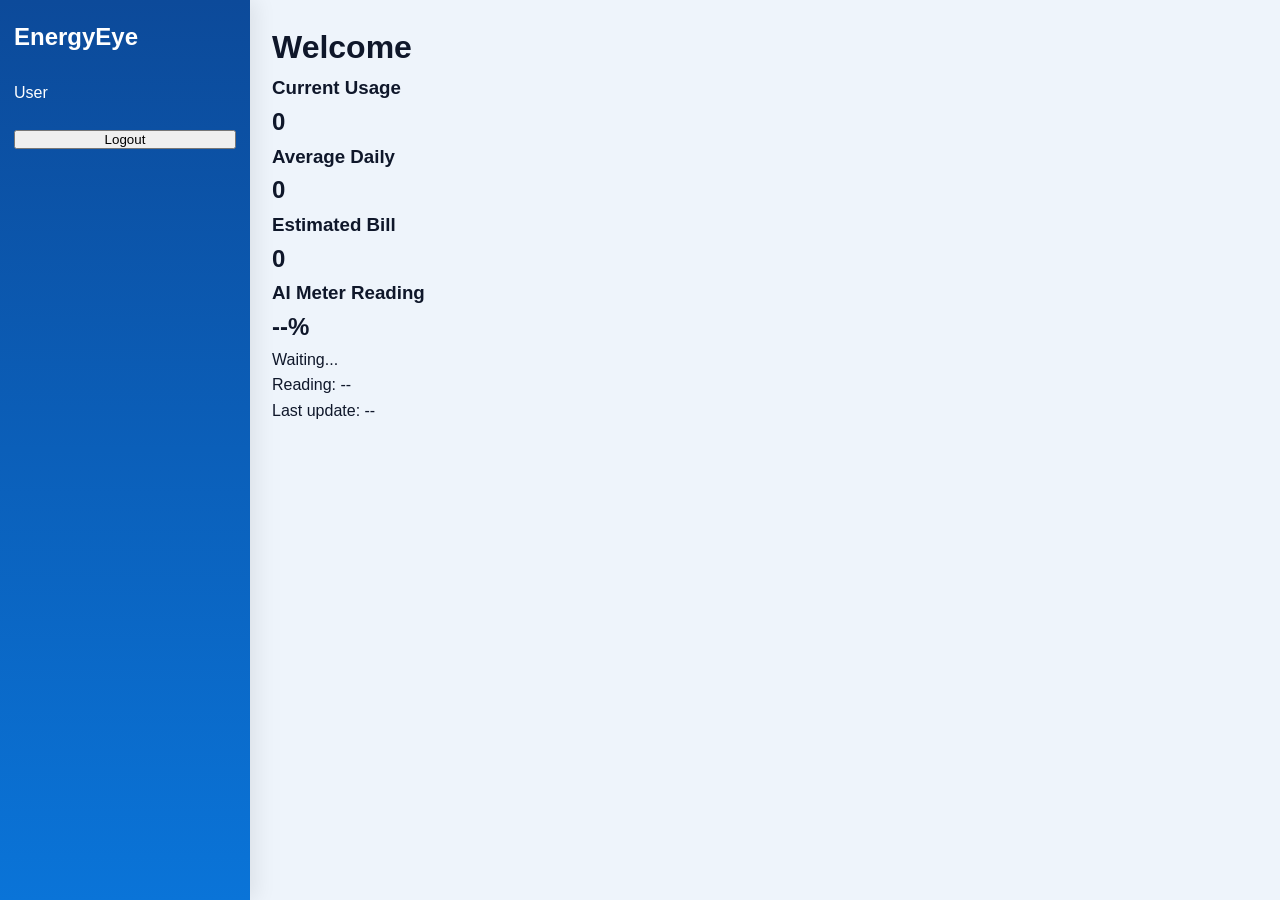
==== commit 84be7fe8: "Update dashboard.html" ====
--- a/dashboard.html
+++ b/dashboard.html
@@ -52,414 +52,4 @@
 
 <script src="script.js"></script>
 </body>
-</html><!DOCTYPE html>
-<html lang="en">
-<head>
-  <meta charset="UTF-8" />
-  <meta name="viewport" content="width=device-width, initial-scale=1.0" />
-  <title>EnergyEye Dashboard</title>
-  <link rel="stylesheet" href="styles.css" />
-</head>
-<body>
-
-<div class="dashboard">
-
-  <!-- SIDEBAR -->
-  <aside class="sidebar">
-    <h2>EnergyEye</h2>
-    <p>Welcome User</p>
-  </aside>
-
-  <!-- MAIN -->
-  <main class="main">
-
-    <h1>Welcome</h1>
-
-    <!-- TOP CARDS -->
-    <div class="cards">
-
-      <div class="card">
-        <h3>Current Usage</h3>
-        <h2>0 kWh</h2>
-      </div>
-
-      <div class="card">
-        <h3>Average Daily</h3>
-        <h2>0 kWh</h2>
-      </div>
-
-      <div class="card">
-        <h3>Estimated Bill</h3>
-        <h2>0.00 DZD</h2>
-      </div>
-
-      <div class="card">
-        <h3>Prediction</h3>
-        <h2>0 kWh</h2>
-      </div>
-
-    </div>
-
-    <!-- AI CARD -->
-    <div class="card">
-      <h3>AI Meter Reading</h3>
-
-      <h2 id="aiConfidence">--%</h2>
-      <p id="aiStatusText">Waiting for AI reading</p>
-
-      <p style="margin-top: 16px; font-weight: 600;">
-        Latest AI reading: <span id="aiReading">--</span>
-      </p>
-
-      <p id="aiLastUpdate" style="font-size: 14px; color: gray;">
-        Last update: --
-      </p>
-    </div>
-
-  </main>
-
-</div>
-
-<script src="script.js"></script>
-</body>
-</html><!DOCTYPE html>
-<html lang="en">
-<head>
-  <meta charset="UTF-8" />
-  <meta name="viewport" content="width=device-width, initial-scale=1.0" />
-  <title>EnergyEye Dashboard</title>
-  <link rel="preconnect" href="https://fonts.googleapis.com">
-  <link rel="preconnect" href="https://fonts.gstatic.com" crossorigin>
-  <link href="https://fonts.googleapis.com/css2?family=Inter:wght@400;500;600;700;800&display=swap" rel="stylesheet">
-  <link rel="stylesheet" href="styles.css" />
-</head>
-
-<body class="dashboard-body">
-  <div class="dashboard-layout">
-    <aside class="sidebar">
-      <div class="sidebar-brand">
-        <div class="sidebar-logo">
-          <span class="logo-mark"></span>
-          <span>EnergyEye</span>
-        </div>
-
-        <div class="user-mini">
-          <div class="avatar-circle" id="avatarLetter">U</div>
-          <div class="user-mini-text">
-            <small>Welcome</small>
-            <strong id="sidebarUserName">User</strong>
-          </div>
-        </div>
-      </div>
-
-      <nav class="sidebar-nav">
-        <a href="#" class="active">Dashboard</a>
-        <a href="#connectMeterSection">Connect Meter</a>
-        <a href="#historySection">History</a>
-        <a href="#alertsSection">Alerts</a>
-        <a href="#settingsSection">Settings</a>
-      </nav>
-
-      <button class="btn btn-primary full logout-btn" id="logoutBtn">Logout</button>
-    </aside>
-
-    <main class="dashboard-main">
-      <div class="dashboard-topbar">
-        <div>
-          <p class="dashboard-label">Dashboard</p>
-          <h1 id="welcomeName">Welcome</h1>
-        </div>
-
-        <div class="topbar-actions">
-          <select id="meterSelect" class="meter-select"></select>
-        </div>
-      </div>
-
-      <section class="dashboard-grid-top">
-        <div class="main-card usage-card">
-          <div class="card-head">
-            <h3>Current Usage</h3>
-            <span>Today</span>
-          </div>
-
-          <div class="usage-main">
-            <div>
-              <div class="usage-value" id="todayConsumption">0</div>
-              <div class="usage-unit">kWh</div>
-            </div>
-
-            <div class="mini-stat-box">
-              <span>This Month</span>
-              <strong id="monthConsumptionTop">0 kWh</strong>
-            </div>
-          </div>
-        </div>
-
-        <div class="main-card average-card">
-          <div class="card-head">
-            <h3>Average Daily</h3>
-            <span>Month</span>
-          </div>
-          <div class="average-value" id="averageDaily">0 kWh</div>
-        </div>
-
-        <div class="main-card bill-card">
-          <div class="card-head">
-            <h3>Estimated Bill</h3>
-            <span>Month</span>
-          </div>
-          <div class="bill-value" id="estimatedBill">0.00 DZD</div>
-        </div>
-
-        <div class="main-card prediction-card">
-          <div class="card-head">
-            <h3>Prediction</h3>
-            <span>End of month</span>
-          </div>
-          <div class="bill-value" id="predictedMonth">0 kWh</div>
-          <p class="small-text" id="predictedBill">Estimated final bill: 0 DZD</p>
-        </div>
-
-        <div class="main-card ai-card">
-          <div class="card-head">
-            <h3>AI Meter Reading</h3>
-            <span>OCR Status</span>
-          </div>
-          <div class="ai-status">
-            <strong id="aiConfidence">96%</strong>
-            <p id="aiStatusText">Waiting for AI reading</p>
-          </div>
-        </div>
-        <div class="main-card">
-          <div class="card-head">
-          <h3>AI + IoT Source</h3>
-         <span id="aiLastUpdate">Updating...</span>
-         </div>
-         <div class="main-card">
-  <div class="card-head">
-    <h3>Startup Impact</h3>
-    <span>EnergyEye value</span>
-  </div>
-
-  <div class="settings-list">
-    <div class="setting-row">
-      <span>Problem</span>
-      <strong>Unclear electricity usage</strong>
-    </div>
-
-    <div class="setting-row">
-      <span>Solution</span>
-      <strong>AI meter monitoring</strong>
-    </div>
-
-    <div class="setting-row">
-      <span>Benefit</span>
-      <strong>Bill prediction + alerts</strong>
-    </div>
-
-    <div class="setting-row">
-      <span>Target</span>
-      <strong>Households & small businesses</strong>
-    </div>
-  </div>
-</div>
-
-  <div class="settings-list">
-    <div class="setting-row">
-      <span>Device</span>
-      <strong>ESP32 Camera</strong>
-    </div>
-
-    <div class="setting-row">
-      <span>AI Model</span>
-      <strong>Meter OCR</strong>
-    </div>
-
-    <div class="setting-row">
-      <span>Status</span>
-      <strong>Connected</strong>
-    </div>
-
-    <div class="setting-row">
-      <span>Confidence</span>
-      <strong>96%</strong>
-    </div>
-  </div>
-</div>
-
-        <div class="main-card alert-summary-card">
-          <div class="card-head">
-            <h3>Alert</h3>
-            <span>Status</span>
-          </div>
-          <div class="alert-summary" id="statusText">No data</div>
-        </div>
-      </section>
-      <section class="dashboard-grid">
-  <div class="main-card">
-    <div class="card-head">
-      <h3>AI + IoT Source</h3>
-      <span>Live system</span>
-    </div>
-
-    <div class="settings-list">
-      <div class="setting-row">
-        <span>Device</span>
-        <strong>ESP32 Camera</strong>
-      </div>
-
-      <div class="setting-row">
-        <span>AI Model</span>
-        <strong>Meter OCR</strong>
-      </div>
-
-      <div class="setting-row">
-        <span>Status</span>
-        <strong style="color:#16a34a;">Connected</strong>
-      </div>
-
-      <div class="setting-row">
-        <span>Confidence</span>
-        <strong>96%</strong>
-      </div>
-    </div>
-  </div>
-</section>
-
-      <section class="dashboard-content-grid" id="connectMeterSection">
-        <div class="panel">
-          <div class="panel-header">
-            <h3>Connect Sonelgaz Meter</h3>
-            <span>Customer verification</span>
-          </div>
-
-          <form id="sonelgazMeterForm">
-            <div class="two-cols">
-              <div class="input-group">
-                <label>Sonelgaz Customer Number</label>
-                <input type="text" id="customerNumber" placeholder="Example: 45892136" required />
-              </div>
-
-              <div class="input-group">
-                <label>Meter Number</label>
-                <input type="text" id="newMeterNumber" placeholder="Example: MTR-2026-001" required />
-              </div>
-            </div>
-
-            <div class="two-cols">
-              <div class="input-group">
-                <label>Wilaya</label>
-                <input type="text" id="wilaya" placeholder="Example: Algiers" required />
-              </div>
-
-              <div class="input-group">
-                <label>Commune</label>
-                <input type="text" id="commune" placeholder="Example: Bab Ezzouar" required />
-              </div>
-            </div>
-
-            <div class="input-group">
-              <label>Address</label>
-              <input type="text" id="meterAddress" placeholder="Full address" required />
-            </div>
-
-            <button type="submit" class="btn btn-primary full">Connect Meter</button>
-            <p id="meterFormMessage" class="small-text"></p>
-          </form>
-        </div>
-
-        <div class="panel">
-          <div class="panel-header">
-            <h3>How it works</h3>
-            <span>EnergyEye flow</span>
-          </div>
-
-          <div class="settings-list">
-            <div class="setting-row"><span>1</span><strong>Create account</strong></div>
-            <div class="setting-row"><span>2</span><strong>Connect Sonelgaz meter</strong></div>
-            <div class="setting-row"><span>3</span><strong>ESP32 captures meter image</strong></div>
-            <div class="setting-row"><span>4</span><strong>AI extracts the reading</strong></div>
-            <div class="setting-row"><span>5</span><strong>Dashboard updates automatically</strong></div>
-          </div>
-        </div>
-      </section>
-
-      <section class="dashboard-content-grid" id="historySection">
-        <div class="panel history-panel">
-          <div class="panel-header">
-            <h3>Consumption History</h3>
-            <span>Last 7 days</span>
-          </div>
-          <div class="bars" id="weeklyBars"></div>
-        </div>
-
-        <div class="panel history-table-panel">
-          <div class="panel-header">
-            <h3>Recent Readings</h3>
-            <span>Latest meter values</span>
-          </div>
-
-          <div class="table-wrap">
-            <table class="history-table">
-              <thead>
-                <tr>
-                  <th>Date</th>
-                  <th>Meter Reading</th>
-                  <th>Meter ID</th>
-                </tr>
-              </thead>
-              <tbody id="readingsTableBody"></tbody>
-            </table>
-          </div>
-        </div>
-      </section>
-
-      <section class="dashboard-content-grid" id="alertsSection">
-        <div class="panel alerts-panel">
-          <div class="panel-header">
-            <h3>Alerts</h3>
-            <span>Recent notifications</span>
-          </div>
-          <div class="alerts-list" id="alertsList"></div>
-        </div>
-
-        <div class="panel settings-panel" id="settingsSection">
-          <div class="panel-header">
-            <h3>Meter Settings</h3>
-            <span>Current selection</span>
-          </div>
-
-          <div class="settings-list">
-            <div class="setting-row">
-              <span>Meter ID</span>
-              <strong id="meterIdText">-</strong>
-            </div>
-
-            <div class="setting-row">
-              <span>Meter Number</span>
-              <strong id="meterNumberText">-</strong>
-            </div>
-
-            <div class="setting-row">
-              <span>Location</span>
-              <strong id="meterLocationText">-</strong>
-            </div>
-
-            <div class="setting-row">
-              <span>This Week</span>
-              <strong id="weekConsumption">0 kWh</strong>
-            </div>
-
-            <div class="setting-row">
-              <span>Status</span>
-              <strong id="statusTextSecondary">-</strong>
-            </div>
-          </div>
-        </div>
-      </section>
-    </main>
-  </div>
-
-  <script src="script.js"></script>
-</body>
 </html>
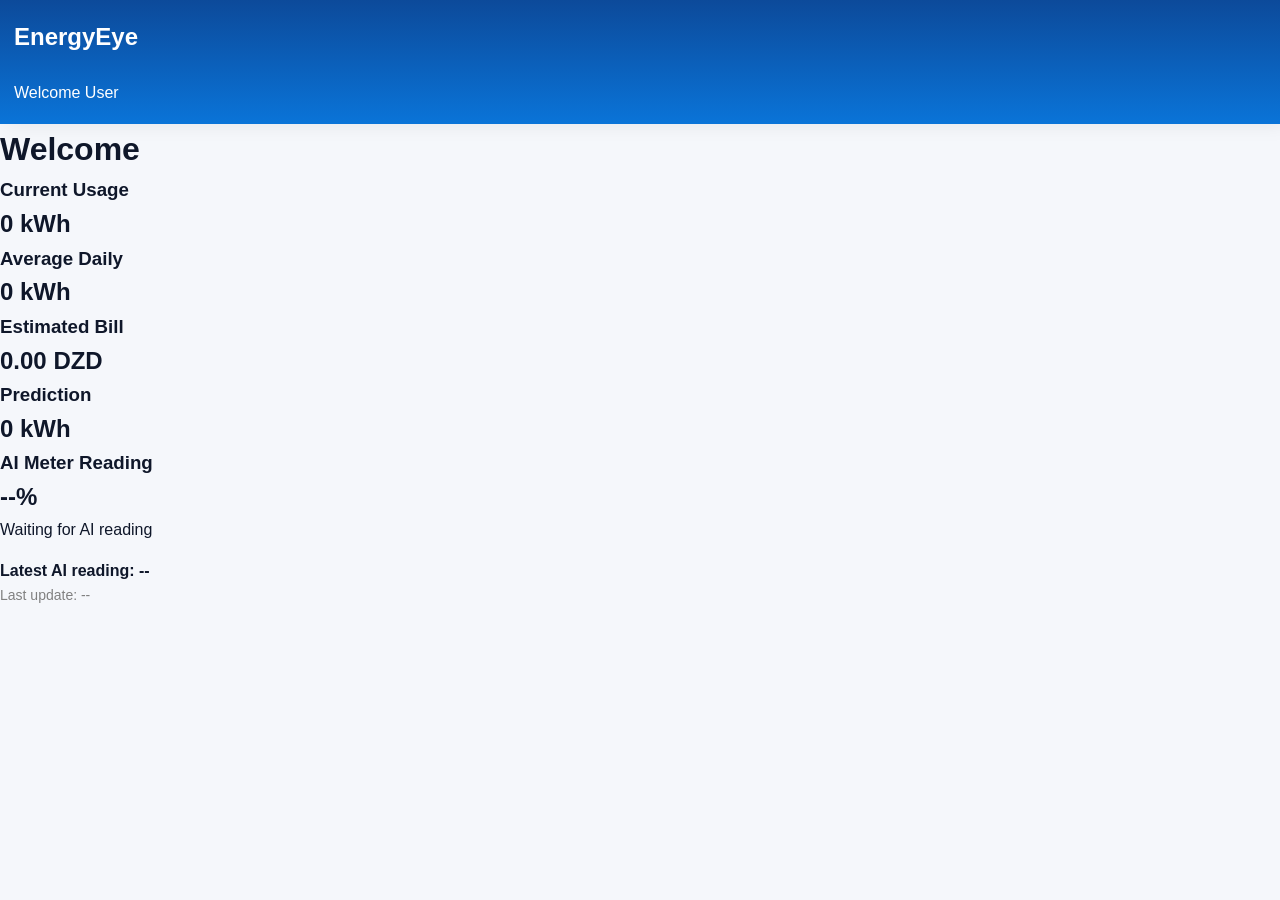
==== commit b94cb168: "restore full landing page" ====
--- a/dashboard.html
+++ b/dashboard.html
@@ -1,55 +1,71 @@
-<!DOCTYPE html>
-<html lang="en">
-<head>
-  <meta charset="UTF-8" />
-  <meta name="viewport" content="width=device-width, initial-scale=1.0" />
-  <title>EnergyEye Dashboard</title>
-  <link rel="stylesheet" href="styles.css" />
-</head>
-
-<body class="dashboard-body">
-
-<div class="dashboard-layout">
-
-  <aside class="sidebar">
-    <h2>EnergyEye</h2>
-    <p id="sidebarUserName">User</p>
-    <button id="logoutBtn">Logout</button>
-  </aside>
-
-  <main class="dashboard-main">
-
-    <h1 id="welcomeName">Welcome</h1>
-
-    <div class="cards">
-      <div class="card">
-        <h3>Current Usage</h3>
-        <h2 id="todayConsumption">0</h2>
-      </div>
-
-      <div class="card">
-        <h3>Average Daily</h3>
-        <h2 id="averageDaily">0</h2>
-      </div>
-
-      <div class="card">
-        <h3>Estimated Bill</h3>
-        <h2 id="estimatedBill">0</h2>
-      </div>
-    </div>
-
-    <div class="card">
-      <h3>AI Meter Reading</h3>
-      <h2 id="aiConfidence">--%</h2>
-      <p id="aiStatusText">Waiting...</p>
-      <p>Reading: <span id="aiReading">--</span></p>
-      <p id="aiLastUpdate">Last update: --</p>
-    </div>
-
-  </main>
-
-</div>
-
-<script src="script.js"></script>
-</body>
-</html>
+<!DOCTYPE html>
+<html lang="en">
+<head>
+  <meta charset="UTF-8" />
+  <meta name="viewport" content="width=device-width, initial-scale=1.0" />
+  <title>EnergyEye Dashboard</title>
+  <link rel="stylesheet" href="styles.css" />
+</head>
+<body>
+
+<div class="dashboard">
+
+  <!-- SIDEBAR -->
+  <aside class="sidebar">
+    <h2>EnergyEye</h2>
+    <p>Welcome User</p>
+  </aside>
+
+  <!-- MAIN -->
+  <main class="main">
+
+    <h1>Welcome</h1>
+
+    <!-- TOP CARDS -->
+    <div class="cards">
+
+      <div class="card">
+        <h3>Current Usage</h3>
+        <h2>0 kWh</h2>
+      </div>
+
+      <div class="card">
+        <h3>Average Daily</h3>
+        <h2>0 kWh</h2>
+      </div>
+
+      <div class="card">
+        <h3>Estimated Bill</h3>
+        <h2>0.00 DZD</h2>
+      </div>
+
+      <div class="card">
+        <h3>Prediction</h3>
+        <h2>0 kWh</h2>
+      </div>
+
+    </div>
+
+    <!-- AI CARD -->
+    <div class="card">
+      <h3>AI Meter Reading</h3>
+
+      <h2 id="aiConfidence">--%</h2>
+      <p id="aiStatusText">Waiting for AI reading</p>
+
+      <p style="margin-top: 16px; font-weight: 600;">
+        Latest AI reading: <span id="aiReading">--</span>
+      </p>
+
+      <p id="aiLastUpdate" style="font-size: 14px; color: gray;">
+        Last update: --
+      </p>
+    </div>
+
+  </main>
+
+</div>
+
+<script src="script.js"></script>
+</body>
+</html>
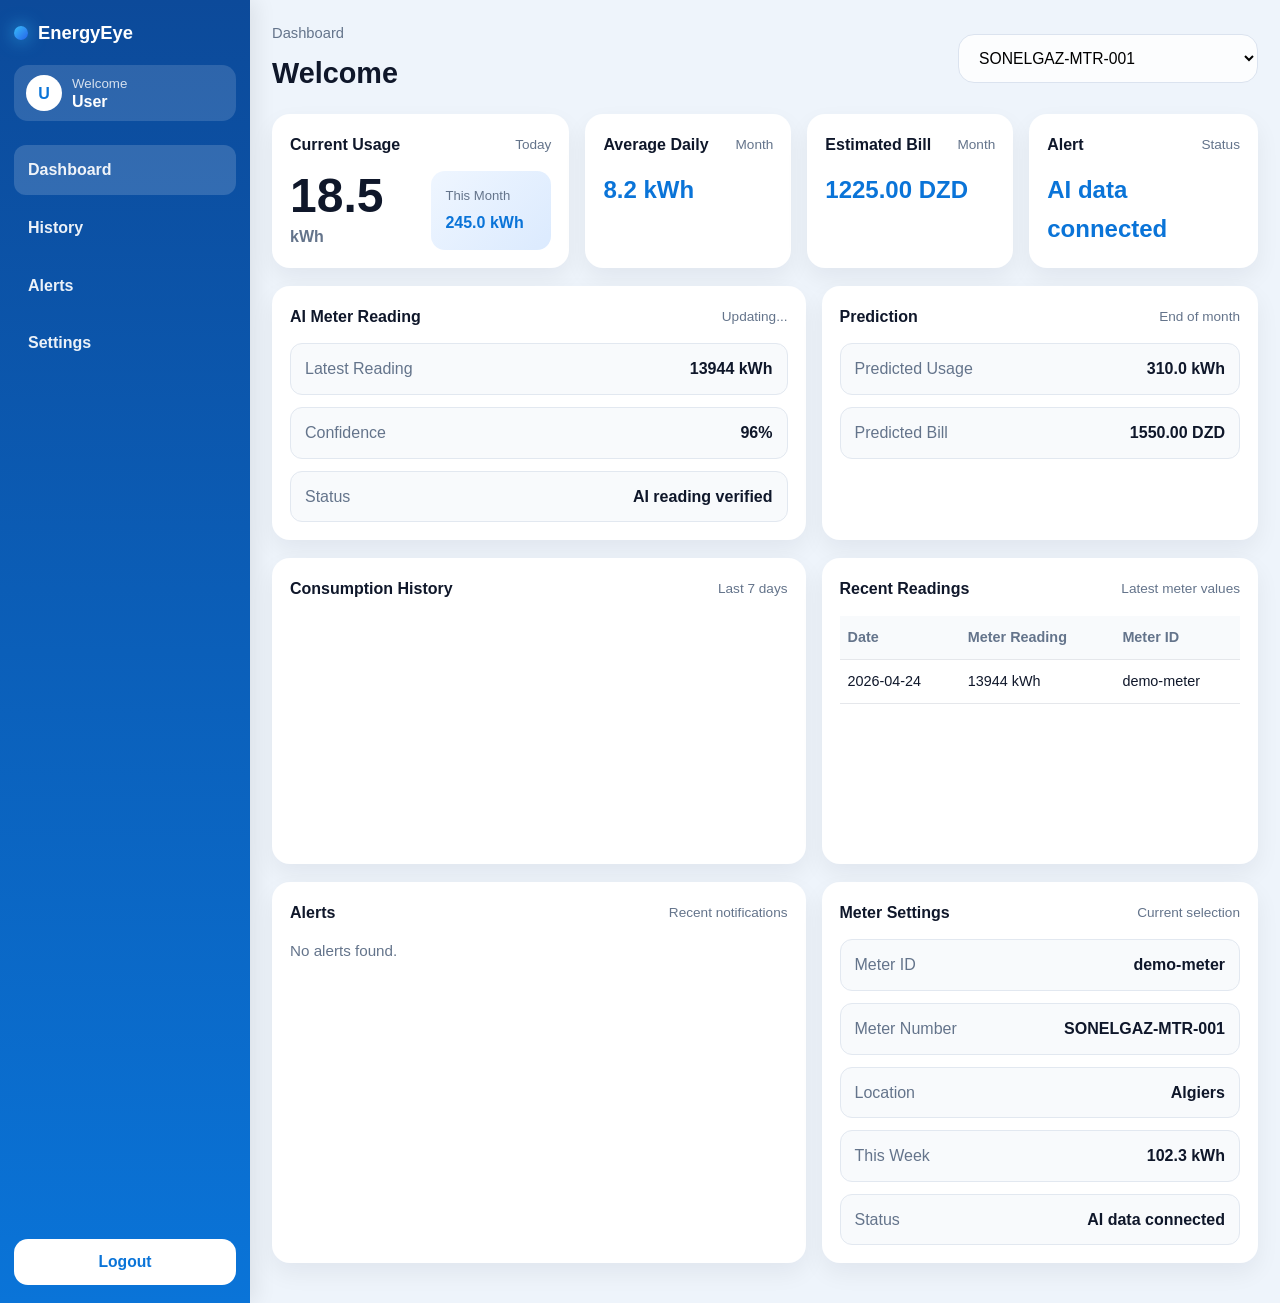
==== commit ae824ab1: "restore dashboard layout" ====
--- a/dashboard.html
+++ b/dashboard.html
@@ -6,66 +6,215 @@
   <title>EnergyEye Dashboard</title>
   <link rel="stylesheet" href="styles.css" />
 </head>
-<body>
-
-<div class="dashboard">
-
-  <!-- SIDEBAR -->
-  <aside class="sidebar">
-    <h2>EnergyEye</h2>
-    <p>Welcome User</p>
-  </aside>
-
-  <!-- MAIN -->
-  <main class="main">
-
-    <h1>Welcome</h1>
-
-    <!-- TOP CARDS -->
-    <div class="cards">
-
-      <div class="card">
-        <h3>Current Usage</h3>
-        <h2>0 kWh</h2>
+
+<body class="dashboard-body">
+  <div class="dashboard-layout">
+
+    <aside class="sidebar">
+      <div class="sidebar-brand">
+        <div class="sidebar-logo">
+          <span class="logo-mark"></span>
+          <span>EnergyEye</span>
+        </div>
+
+        <div class="user-mini">
+          <div class="avatar-circle" id="avatarLetter">U</div>
+          <div class="user-mini-text">
+            <small>Welcome</small>
+            <strong id="sidebarUserName">User</strong>
+          </div>
+        </div>
       </div>
 
-      <div class="card">
-        <h3>Average Daily</h3>
-        <h2>0 kWh</h2>
+      <nav class="sidebar-nav">
+        <a href="#" class="active">Dashboard</a>
+        <a href="#historySection">History</a>
+        <a href="#alertsSection">Alerts</a>
+        <a href="#settingsSection">Settings</a>
+      </nav>
+
+      <button class="btn btn-primary full logout-btn" id="logoutBtn">Logout</button>
+    </aside>
+
+    <main class="dashboard-main">
+      <div class="dashboard-topbar">
+        <div>
+          <p class="dashboard-label">Dashboard</p>
+          <h1 id="welcomeName">Welcome</h1>
+        </div>
+
+        <div class="topbar-actions">
+          <select id="meterSelect" class="meter-select">
+            <option value="demo-meter">SONELGAZ-MTR-001</option>
+          </select>
+        </div>
       </div>
 
-      <div class="card">
-        <h3>Estimated Bill</h3>
-        <h2>0.00 DZD</h2>
-      </div>
-
-      <div class="card">
-        <h3>Prediction</h3>
-        <h2>0 kWh</h2>
-      </div>
-
-    </div>
-
-    <!-- AI CARD -->
-    <div class="card">
-      <h3>AI Meter Reading</h3>
-
-      <h2 id="aiConfidence">--%</h2>
-      <p id="aiStatusText">Waiting for AI reading</p>
-
-      <p style="margin-top: 16px; font-weight: 600;">
-        Latest AI reading: <span id="aiReading">--</span>
-      </p>
-
-      <p id="aiLastUpdate" style="font-size: 14px; color: gray;">
-        Last update: --
-      </p>
-    </div>
-
-  </main>
-
-</div>
-
-<script src="script.js"></script>
+      <section class="dashboard-grid-top">
+        <div class="main-card usage-card">
+          <div class="card-head">
+            <h3>Current Usage</h3>
+            <span>Today</span>
+          </div>
+          <div class="usage-main">
+            <div>
+              <div class="usage-value" id="todayConsumption">18.5</div>
+              <div class="usage-unit">kWh</div>
+            </div>
+            <div class="mini-stat-box">
+              <span>This Month</span>
+              <strong id="monthConsumptionTop">245.0 kWh</strong>
+            </div>
+          </div>
+        </div>
+
+        <div class="main-card average-card">
+          <div class="card-head">
+            <h3>Average Daily</h3>
+            <span>Month</span>
+          </div>
+          <div class="average-value" id="averageDaily">8.2 kWh</div>
+        </div>
+
+        <div class="main-card bill-card">
+          <div class="card-head">
+            <h3>Estimated Bill</h3>
+            <span>Month</span>
+          </div>
+          <div class="bill-value" id="estimatedBill">1225.00 DZD</div>
+        </div>
+
+        <div class="main-card alert-summary-card">
+          <div class="card-head">
+            <h3>Alert</h3>
+            <span>Status</span>
+          </div>
+          <div class="alert-summary" id="statusText">AI data connected</div>
+        </div>
+      </section>
+
+      <section class="dashboard-content-grid">
+        <div class="panel">
+          <div class="panel-header">
+            <h3>AI Meter Reading</h3>
+            <span id="aiLastUpdate">Updating...</span>
+          </div>
+
+          <div class="settings-list">
+            <div class="setting-row">
+              <span>Latest Reading</span>
+              <strong id="aiReading">13944 kWh</strong>
+            </div>
+            <div class="setting-row">
+              <span>Confidence</span>
+              <strong id="aiConfidence">96%</strong>
+            </div>
+            <div class="setting-row">
+              <span>Status</span>
+              <strong id="aiStatusText">AI reading verified</strong>
+            </div>
+          </div>
+        </div>
+
+        <div class="panel">
+          <div class="panel-header">
+            <h3>Prediction</h3>
+            <span>End of month</span>
+          </div>
+
+          <div class="settings-list">
+            <div class="setting-row">
+              <span>Predicted Usage</span>
+              <strong id="predictedMonth">310.0 kWh</strong>
+            </div>
+            <div class="setting-row">
+              <span>Predicted Bill</span>
+              <strong id="predictedBill">1550.00 DZD</strong>
+            </div>
+          </div>
+        </div>
+      </section>
+
+      <section class="dashboard-content-grid" id="historySection">
+        <div class="panel history-panel">
+          <div class="panel-header">
+            <h3>Consumption History</h3>
+            <span>Last 7 days</span>
+          </div>
+          <div class="bars" id="weeklyBars"></div>
+        </div>
+
+        <div class="panel history-table-panel">
+          <div class="panel-header">
+            <h3>Recent Readings</h3>
+            <span>Latest meter values</span>
+          </div>
+          <div class="table-wrap">
+            <table class="history-table">
+              <thead>
+                <tr>
+                  <th>Date</th>
+                  <th>Meter Reading</th>
+                  <th>Meter ID</th>
+                </tr>
+              </thead>
+              <tbody id="readingsTableBody">
+                <tr>
+                  <td>2026-04-24</td>
+                  <td>13944 kWh</td>
+                  <td>demo-meter</td>
+                </tr>
+              </tbody>
+            </table>
+          </div>
+        </div>
+      </section>
+
+      <section class="dashboard-content-grid" id="alertsSection">
+        <div class="panel alerts-panel">
+          <div class="panel-header">
+            <h3>Alerts</h3>
+            <span>Recent notifications</span>
+          </div>
+          <div class="alerts-list" id="alertsList">
+            <p class="empty-state">No alerts found.</p>
+          </div>
+        </div>
+
+        <div class="panel settings-panel" id="settingsSection">
+          <div class="panel-header">
+            <h3>Meter Settings</h3>
+            <span>Current selection</span>
+          </div>
+
+          <div class="settings-list">
+            <div class="setting-row">
+              <span>Meter ID</span>
+              <strong id="meterIdText">demo-meter</strong>
+            </div>
+            <div class="setting-row">
+              <span>Meter Number</span>
+              <strong id="meterNumberText">SONELGAZ-MTR-001</strong>
+            </div>
+            <div class="setting-row">
+              <span>Location</span>
+              <strong id="meterLocationText">Algiers</strong>
+            </div>
+            <div class="setting-row">
+              <span>This Week</span>
+              <strong id="weekConsumption">102.3 kWh</strong>
+            </div>
+            <div class="setting-row">
+              <span>Status</span>
+              <strong id="statusTextSecondary">AI data connected</strong>
+            </div>
+          </div>
+        </div>
+      </section>
+    </main>
+
+  </div>
+
+  <script src="script.js"></script>
 </body>
 </html>
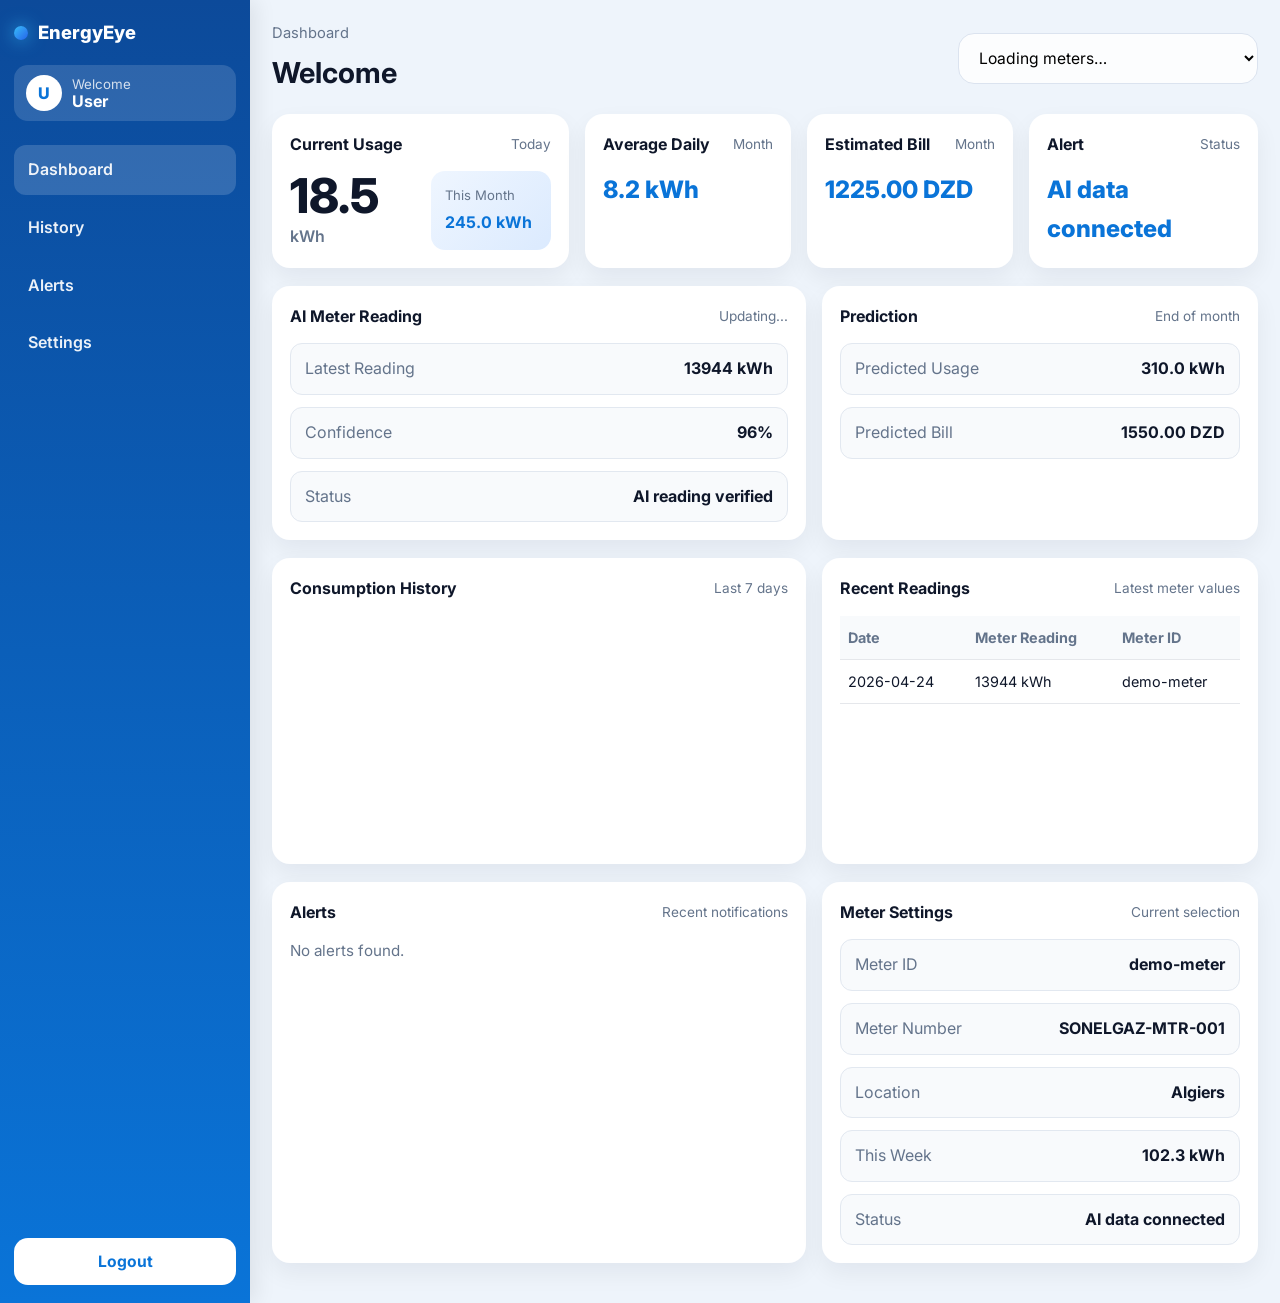
==== commit dd3c698c: "Update dashboard.html updated version from anti" ====
--- a/dashboard.html
+++ b/dashboard.html
@@ -1,220 +1,224 @@
-<!DOCTYPE html>
-<html lang="en">
-<head>
-  <meta charset="UTF-8" />
-  <meta name="viewport" content="width=device-width, initial-scale=1.0" />
-  <title>EnergyEye Dashboard</title>
-  <link rel="stylesheet" href="styles.css" />
-</head>
-
-<body class="dashboard-body">
-  <div class="dashboard-layout">
-
-    <aside class="sidebar">
-      <div class="sidebar-brand">
-        <div class="sidebar-logo">
-          <span class="logo-mark"></span>
-          <span>EnergyEye</span>
-        </div>
-
-        <div class="user-mini">
-          <div class="avatar-circle" id="avatarLetter">U</div>
-          <div class="user-mini-text">
-            <small>Welcome</small>
-            <strong id="sidebarUserName">User</strong>
-          </div>
-        </div>
-      </div>
-
-      <nav class="sidebar-nav">
-        <a href="#" class="active">Dashboard</a>
-        <a href="#historySection">History</a>
-        <a href="#alertsSection">Alerts</a>
-        <a href="#settingsSection">Settings</a>
-      </nav>
-
-      <button class="btn btn-primary full logout-btn" id="logoutBtn">Logout</button>
-    </aside>
-
-    <main class="dashboard-main">
-      <div class="dashboard-topbar">
-        <div>
-          <p class="dashboard-label">Dashboard</p>
-          <h1 id="welcomeName">Welcome</h1>
-        </div>
-
-        <div class="topbar-actions">
-          <select id="meterSelect" class="meter-select">
-            <option value="demo-meter">SONELGAZ-MTR-001</option>
-          </select>
-        </div>
-      </div>
-
-      <section class="dashboard-grid-top">
-        <div class="main-card usage-card">
-          <div class="card-head">
-            <h3>Current Usage</h3>
-            <span>Today</span>
-          </div>
-          <div class="usage-main">
-            <div>
-              <div class="usage-value" id="todayConsumption">18.5</div>
-              <div class="usage-unit">kWh</div>
-            </div>
-            <div class="mini-stat-box">
-              <span>This Month</span>
-              <strong id="monthConsumptionTop">245.0 kWh</strong>
-            </div>
-          </div>
-        </div>
-
-        <div class="main-card average-card">
-          <div class="card-head">
-            <h3>Average Daily</h3>
-            <span>Month</span>
-          </div>
-          <div class="average-value" id="averageDaily">8.2 kWh</div>
-        </div>
-
-        <div class="main-card bill-card">
-          <div class="card-head">
-            <h3>Estimated Bill</h3>
-            <span>Month</span>
-          </div>
-          <div class="bill-value" id="estimatedBill">1225.00 DZD</div>
-        </div>
-
-        <div class="main-card alert-summary-card">
-          <div class="card-head">
-            <h3>Alert</h3>
-            <span>Status</span>
-          </div>
-          <div class="alert-summary" id="statusText">AI data connected</div>
-        </div>
-      </section>
-
-      <section class="dashboard-content-grid">
-        <div class="panel">
-          <div class="panel-header">
-            <h3>AI Meter Reading</h3>
-            <span id="aiLastUpdate">Updating...</span>
-          </div>
-
-          <div class="settings-list">
-            <div class="setting-row">
-              <span>Latest Reading</span>
-              <strong id="aiReading">13944 kWh</strong>
-            </div>
-            <div class="setting-row">
-              <span>Confidence</span>
-              <strong id="aiConfidence">96%</strong>
-            </div>
-            <div class="setting-row">
-              <span>Status</span>
-              <strong id="aiStatusText">AI reading verified</strong>
-            </div>
-          </div>
-        </div>
-
-        <div class="panel">
-          <div class="panel-header">
-            <h3>Prediction</h3>
-            <span>End of month</span>
-          </div>
-
-          <div class="settings-list">
-            <div class="setting-row">
-              <span>Predicted Usage</span>
-              <strong id="predictedMonth">310.0 kWh</strong>
-            </div>
-            <div class="setting-row">
-              <span>Predicted Bill</span>
-              <strong id="predictedBill">1550.00 DZD</strong>
-            </div>
-          </div>
-        </div>
-      </section>
-
-      <section class="dashboard-content-grid" id="historySection">
-        <div class="panel history-panel">
-          <div class="panel-header">
-            <h3>Consumption History</h3>
-            <span>Last 7 days</span>
-          </div>
-          <div class="bars" id="weeklyBars"></div>
-        </div>
-
-        <div class="panel history-table-panel">
-          <div class="panel-header">
-            <h3>Recent Readings</h3>
-            <span>Latest meter values</span>
-          </div>
-          <div class="table-wrap">
-            <table class="history-table">
-              <thead>
-                <tr>
-                  <th>Date</th>
-                  <th>Meter Reading</th>
-                  <th>Meter ID</th>
-                </tr>
-              </thead>
-              <tbody id="readingsTableBody">
-                <tr>
-                  <td>2026-04-24</td>
-                  <td>13944 kWh</td>
-                  <td>demo-meter</td>
-                </tr>
-              </tbody>
-            </table>
-          </div>
-        </div>
-      </section>
-
-      <section class="dashboard-content-grid" id="alertsSection">
-        <div class="panel alerts-panel">
-          <div class="panel-header">
-            <h3>Alerts</h3>
-            <span>Recent notifications</span>
-          </div>
-          <div class="alerts-list" id="alertsList">
-            <p class="empty-state">No alerts found.</p>
-          </div>
-        </div>
-
-        <div class="panel settings-panel" id="settingsSection">
-          <div class="panel-header">
-            <h3>Meter Settings</h3>
-            <span>Current selection</span>
-          </div>
-
-          <div class="settings-list">
-            <div class="setting-row">
-              <span>Meter ID</span>
-              <strong id="meterIdText">demo-meter</strong>
-            </div>
-            <div class="setting-row">
-              <span>Meter Number</span>
-              <strong id="meterNumberText">SONELGAZ-MTR-001</strong>
-            </div>
-            <div class="setting-row">
-              <span>Location</span>
-              <strong id="meterLocationText">Algiers</strong>
-            </div>
-            <div class="setting-row">
-              <span>This Week</span>
-              <strong id="weekConsumption">102.3 kWh</strong>
-            </div>
-            <div class="setting-row">
-              <span>Status</span>
-              <strong id="statusTextSecondary">AI data connected</strong>
-            </div>
-          </div>
-        </div>
-      </section>
-    </main>
-
-  </div>
-
-  <script src="script.js"></script>
-</body>
-</html>+<!DOCTYPE html>
+<html lang="en">
+<head>
+  <meta charset="UTF-8" />
+  <meta name="viewport" content="width=device-width, initial-scale=1.0" />
+  <meta name="description" content="EnergyEye smart electricity dashboard" />
+  <title>EnergyEye Dashboard</title>
+  <link rel="preconnect" href="https://fonts.googleapis.com">
+  <link rel="preconnect" href="https://fonts.gstatic.com" crossorigin>
+  <link href="https://fonts.googleapis.com/css2?family=Inter:wght@400;500;600;700;800&display=swap" rel="stylesheet">
+  <link rel="stylesheet" href="styles.css" />
+</head>
+
+<body class="dashboard-body">
+  <div class="dashboard-layout">
+
+    <aside class="sidebar">
+      <div class="sidebar-brand">
+        <div class="sidebar-logo">
+          <span class="logo-mark"></span>
+          <span>EnergyEye</span>
+        </div>
+
+        <div class="user-mini">
+          <div class="avatar-circle" id="avatarLetter">U</div>
+          <div class="user-mini-text">
+            <small>Welcome</small>
+            <strong id="sidebarUserName">User</strong>
+          </div>
+        </div>
+      </div>
+
+      <nav class="sidebar-nav">
+        <a href="#" class="active">Dashboard</a>
+        <a href="#historySection">History</a>
+        <a href="#alertsSection">Alerts</a>
+        <a href="#settingsSection">Settings</a>
+      </nav>
+
+      <button class="btn btn-primary full logout-btn" id="logoutBtn">Logout</button>
+    </aside>
+
+    <main class="dashboard-main">
+      <div class="dashboard-topbar">
+        <div>
+          <p class="dashboard-label">Dashboard</p>
+          <h1 id="welcomeName">Welcome</h1>
+        </div>
+
+        <div class="topbar-actions">
+          <select id="meterSelect" class="meter-select">
+            <option value="">Loading meters…</option>
+          </select>
+        </div>
+      </div>
+
+      <section class="dashboard-grid-top">
+        <div class="main-card usage-card">
+          <div class="card-head">
+            <h3>Current Usage</h3>
+            <span>Today</span>
+          </div>
+          <div class="usage-main">
+            <div>
+              <div class="usage-value" id="todayConsumption">18.5</div>
+              <div class="usage-unit">kWh</div>
+            </div>
+            <div class="mini-stat-box">
+              <span>This Month</span>
+              <strong id="monthConsumptionTop">245.0 kWh</strong>
+            </div>
+          </div>
+        </div>
+
+        <div class="main-card average-card">
+          <div class="card-head">
+            <h3>Average Daily</h3>
+            <span>Month</span>
+          </div>
+          <div class="average-value" id="averageDaily">8.2 kWh</div>
+        </div>
+
+        <div class="main-card bill-card">
+          <div class="card-head">
+            <h3>Estimated Bill</h3>
+            <span>Month</span>
+          </div>
+          <div class="bill-value" id="estimatedBill">1225.00 DZD</div>
+        </div>
+
+        <div class="main-card alert-summary-card">
+          <div class="card-head">
+            <h3>Alert</h3>
+            <span>Status</span>
+          </div>
+          <div class="alert-summary" id="statusText">AI data connected</div>
+        </div>
+      </section>
+
+      <section class="dashboard-content-grid">
+        <div class="panel">
+          <div class="panel-header">
+            <h3>AI Meter Reading</h3>
+            <span id="aiLastUpdate">Updating...</span>
+          </div>
+
+          <div class="settings-list">
+            <div class="setting-row">
+              <span>Latest Reading</span>
+              <strong id="aiReading">13944 kWh</strong>
+            </div>
+            <div class="setting-row">
+              <span>Confidence</span>
+              <strong id="aiConfidence">96%</strong>
+            </div>
+            <div class="setting-row">
+              <span>Status</span>
+              <strong id="aiStatusText">AI reading verified</strong>
+            </div>
+          </div>
+        </div>
+
+        <div class="panel">
+          <div class="panel-header">
+            <h3>Prediction</h3>
+            <span>End of month</span>
+          </div>
+
+          <div class="settings-list">
+            <div class="setting-row">
+              <span>Predicted Usage</span>
+              <strong id="predictedMonth">310.0 kWh</strong>
+            </div>
+            <div class="setting-row">
+              <span>Predicted Bill</span>
+              <strong id="predictedBill">1550.00 DZD</strong>
+            </div>
+          </div>
+        </div>
+      </section>
+
+      <section class="dashboard-content-grid" id="historySection">
+        <div class="panel history-panel">
+          <div class="panel-header">
+            <h3>Consumption History</h3>
+            <span>Last 7 days</span>
+          </div>
+          <div class="bars" id="weeklyBars"></div>
+        </div>
+
+        <div class="panel history-table-panel">
+          <div class="panel-header">
+            <h3>Recent Readings</h3>
+            <span>Latest meter values</span>
+          </div>
+          <div class="table-wrap">
+            <table class="history-table">
+              <thead>
+                <tr>
+                  <th>Date</th>
+                  <th>Meter Reading</th>
+                  <th>Meter ID</th>
+                </tr>
+              </thead>
+              <tbody id="readingsTableBody">
+                <tr>
+                  <td>2026-04-24</td>
+                  <td>13944 kWh</td>
+                  <td>demo-meter</td>
+                </tr>
+              </tbody>
+            </table>
+          </div>
+        </div>
+      </section>
+
+      <section class="dashboard-content-grid" id="alertsSection">
+        <div class="panel alerts-panel">
+          <div class="panel-header">
+            <h3>Alerts</h3>
+            <span>Recent notifications</span>
+          </div>
+          <div class="alerts-list" id="alertsList">
+            <p class="empty-state">No alerts found.</p>
+          </div>
+        </div>
+
+        <div class="panel settings-panel" id="settingsSection">
+          <div class="panel-header">
+            <h3>Meter Settings</h3>
+            <span>Current selection</span>
+          </div>
+
+          <div class="settings-list">
+            <div class="setting-row">
+              <span>Meter ID</span>
+              <strong id="meterIdText">demo-meter</strong>
+            </div>
+            <div class="setting-row">
+              <span>Meter Number</span>
+              <strong id="meterNumberText">SONELGAZ-MTR-001</strong>
+            </div>
+            <div class="setting-row">
+              <span>Location</span>
+              <strong id="meterLocationText">Algiers</strong>
+            </div>
+            <div class="setting-row">
+              <span>This Week</span>
+              <strong id="weekConsumption">102.3 kWh</strong>
+            </div>
+            <div class="setting-row">
+              <span>Status</span>
+              <strong id="statusTextSecondary">AI data connected</strong>
+            </div>
+          </div>
+        </div>
+      </section>
+    </main>
+
+  </div>
+
+  <script src="script.js"></script>
+</body>
+</html>
